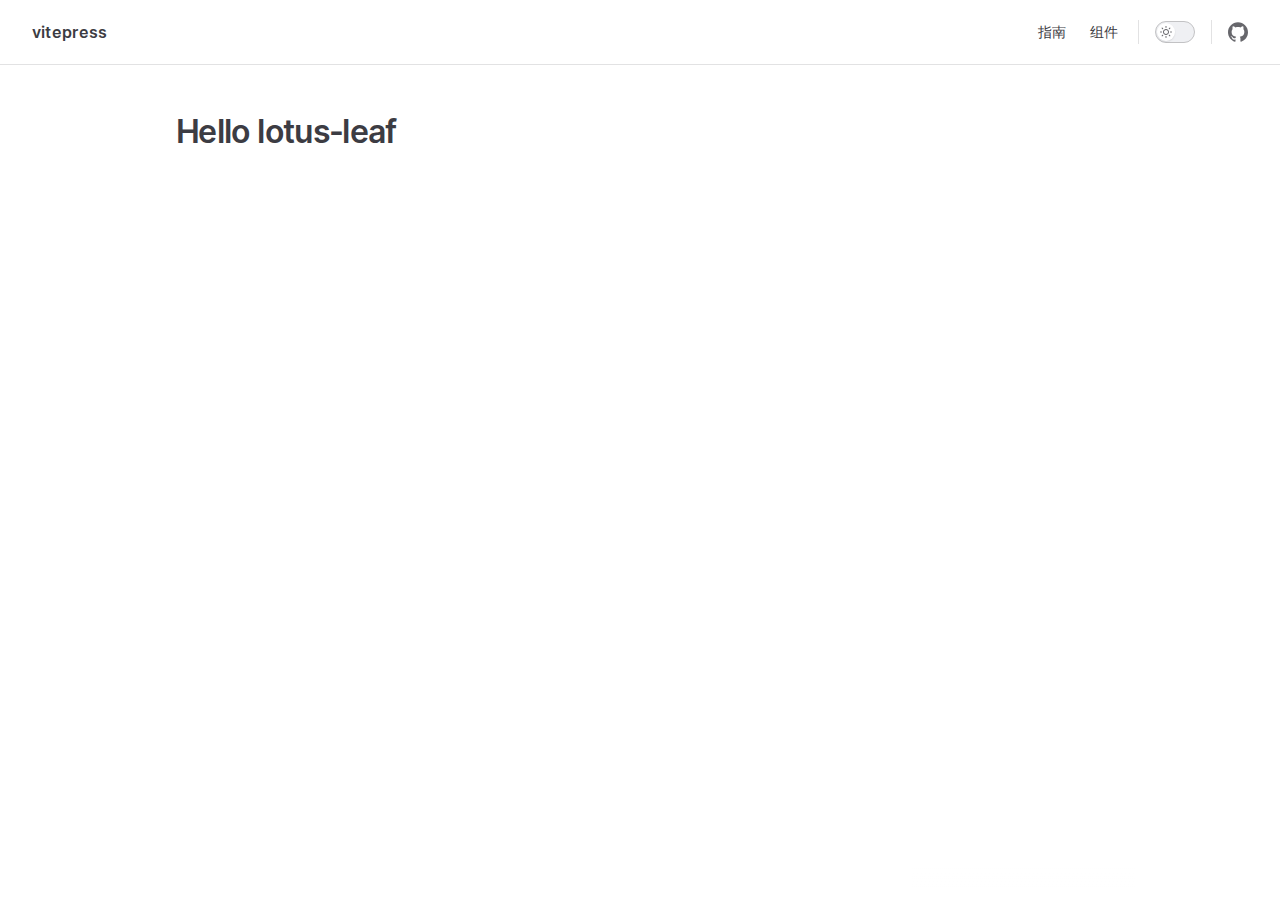
==== index.html @ 72a8ecd6 "feat: deploy" ====
<!DOCTYPE html>
<html lang="en-US" dir="ltr">
  <head>
    <meta charset="utf-8">
    <meta name="viewport" content="width=device-width,initial-scale=1">
    <title>Hello lotus-leaf | VitePress</title>
    <meta name="description" content="A VitePress site">
    <meta name="generator" content="VitePress v1.0.0-rc.39">
    <link rel="preload stylesheet" href="/assets/style.vdkvoCjQ.css" as="style">
    
    <script type="module" src="/assets/app.-3r2hDFS.js"></script>
    <link rel="preload" href="/assets/inter-roman-latin.bvIUbFQP.woff2" as="font" type="font/woff2" crossorigin="">
    <link rel="modulepreload" href="/assets/chunks/framework.L0kB-6h9.js">
    <link rel="modulepreload" href="/assets/chunks/theme.18n0qIhn.js">
    <link rel="modulepreload" href="/assets/index.md.vPhb79Nh.lean.js">
    <script id="check-dark-mode">(()=>{const e=localStorage.getItem("vitepress-theme-appearance")||"auto",a=window.matchMedia("(prefers-color-scheme: dark)").matches;(!e||e==="auto"?a:e==="dark")&&document.documentElement.classList.add("dark")})();</script>
    <script id="check-mac-os">document.documentElement.classList.toggle("mac",/Mac|iPhone|iPod|iPad/i.test(navigator.platform));</script>
  </head>
  <body>
    <div id="app"><div class="Layout" data-v-3f5a2567><!--[--><!--]--><!--[--><span tabindex="-1" data-v-82e3c273></span><a href="#VPContent" class="VPSkipLink visually-hidden" data-v-82e3c273> Skip to content </a><!--]--><!----><header class="VPNav" data-v-3f5a2567 data-v-370b6302><div class="VPNavBar" data-v-370b6302 data-v-b675b312><div class="wrapper" data-v-b675b312><div class="container" data-v-b675b312><div class="title" data-v-b675b312><div class="VPNavBarTitle" data-v-b675b312 data-v-eba5fbaa><a class="title" href="/" data-v-eba5fbaa><!--[--><!--]--><!----><!--[-->vitepress<!--]--><!--[--><!--]--></a></div></div><div class="content" data-v-b675b312><div class="content-body" data-v-b675b312><!--[--><!--]--><div class="VPNavBarSearch search" data-v-b675b312><!----></div><nav aria-labelledby="main-nav-aria-label" class="VPNavBarMenu menu" data-v-b675b312 data-v-0089e4ec><span id="main-nav-aria-label" class="visually-hidden" data-v-0089e4ec>Main Navigation</span><!--[--><!--[--><a class="VPLink link VPNavBarMenuLink" href="/guild/" tabindex="0" data-v-0089e4ec data-v-c74e4f37><!--[--><span data-v-c74e4f37>指南</span><!--]--></a><!--]--><!--[--><a class="VPLink link VPNavBarMenuLink" href="/components/button/" tabindex="0" data-v-0089e4ec data-v-c74e4f37><!--[--><span data-v-c74e4f37>组件</span><!--]--></a><!--]--><!--]--></nav><!----><div class="VPNavBarAppearance appearance" data-v-b675b312 data-v-67f9b3fa><button class="VPSwitch VPSwitchAppearance" type="button" role="switch" title="Switch to dark theme" aria-checked="false" data-v-67f9b3fa data-v-4946344e data-v-2069c1bf><span class="check" data-v-2069c1bf><span class="icon" data-v-2069c1bf><!--[--><svg xmlns="http://www.w3.org/2000/svg" aria-hidden="true" focusable="false" viewbox="0 0 24 24" class="sun" data-v-4946344e><path d="M12,18c-3.3,0-6-2.7-6-6s2.7-6,6-6s6,2.7,6,6S15.3,18,12,18zM12,8c-2.2,0-4,1.8-4,4c0,2.2,1.8,4,4,4c2.2,0,4-1.8,4-4C16,9.8,14.2,8,12,8z"></path><path d="M12,4c-0.6,0-1-0.4-1-1V1c0-0.6,0.4-1,1-1s1,0.4,1,1v2C13,3.6,12.6,4,12,4z"></path><path d="M12,24c-0.6,0-1-0.4-1-1v-2c0-0.6,0.4-1,1-1s1,0.4,1,1v2C13,23.6,12.6,24,12,24z"></path><path d="M5.6,6.6c-0.3,0-0.5-0.1-0.7-0.3L3.5,4.9c-0.4-0.4-0.4-1,0-1.4s1-0.4,1.4,0l1.4,1.4c0.4,0.4,0.4,1,0,1.4C6.2,6.5,5.9,6.6,5.6,6.6z"></path><path d="M19.8,20.8c-0.3,0-0.5-0.1-0.7-0.3l-1.4-1.4c-0.4-0.4-0.4-1,0-1.4s1-0.4,1.4,0l1.4,1.4c0.4,0.4,0.4,1,0,1.4C20.3,20.7,20,20.8,19.8,20.8z"></path><path d="M3,13H1c-0.6,0-1-0.4-1-1s0.4-1,1-1h2c0.6,0,1,0.4,1,1S3.6,13,3,13z"></path><path d="M23,13h-2c-0.6,0-1-0.4-1-1s0.4-1,1-1h2c0.6,0,1,0.4,1,1S23.6,13,23,13z"></path><path d="M4.2,20.8c-0.3,0-0.5-0.1-0.7-0.3c-0.4-0.4-0.4-1,0-1.4l1.4-1.4c0.4-0.4,1-0.4,1.4,0s0.4,1,0,1.4l-1.4,1.4C4.7,20.7,4.5,20.8,4.2,20.8z"></path><path d="M18.4,6.6c-0.3,0-0.5-0.1-0.7-0.3c-0.4-0.4-0.4-1,0-1.4l1.4-1.4c0.4-0.4,1-0.4,1.4,0s0.4,1,0,1.4l-1.4,1.4C18.9,6.5,18.6,6.6,18.4,6.6z"></path></svg><svg xmlns="http://www.w3.org/2000/svg" aria-hidden="true" focusable="false" viewbox="0 0 24 24" class="moon" data-v-4946344e><path d="M12.1,22c-0.3,0-0.6,0-0.9,0c-5.5-0.5-9.5-5.4-9-10.9c0.4-4.8,4.2-8.6,9-9c0.4,0,0.8,0.2,1,0.5c0.2,0.3,0.2,0.8-0.1,1.1c-2,2.7-1.4,6.4,1.3,8.4c2.1,1.6,5,1.6,7.1,0c0.3-0.2,0.7-0.3,1.1-0.1c0.3,0.2,0.5,0.6,0.5,1c-0.2,2.7-1.5,5.1-3.6,6.8C16.6,21.2,14.4,22,12.1,22zM9.3,4.4c-2.9,1-5,3.6-5.2,6.8c-0.4,4.4,2.8,8.3,7.2,8.7c2.1,0.2,4.2-0.4,5.8-1.8c1.1-0.9,1.9-2.1,2.4-3.4c-2.5,0.9-5.3,0.5-7.5-1.1C9.2,11.4,8.1,7.7,9.3,4.4z"></path></svg><!--]--></span></span></button></div><div class="VPSocialLinks VPNavBarSocialLinks social-links" data-v-b675b312 data-v-692ccafb data-v-31b69199><!--[--><a class="VPSocialLink no-icon" href="https://github.com/xixixi163/hl-monorepo-nx" aria-label="github" target="_blank" rel="noopener" data-v-31b69199 data-v-8e0fc667><svg role="img" viewBox="0 0 24 24" xmlns="http://www.w3.org/2000/svg"><title>GitHub</title><path d="M12 .297c-6.63 0-12 5.373-12 12 0 5.303 3.438 9.8 8.205 11.385.6.113.82-.258.82-.577 0-.285-.01-1.04-.015-2.04-3.338.724-4.042-1.61-4.042-1.61C4.422 18.07 3.633 17.7 3.633 17.7c-1.087-.744.084-.729.084-.729 1.205.084 1.838 1.236 1.838 1.236 1.07 1.835 2.809 1.305 3.495.998.108-.776.417-1.305.76-1.605-2.665-.3-5.466-1.332-5.466-5.93 0-1.31.465-2.38 1.235-3.22-.135-.303-.54-1.523.105-3.176 0 0 1.005-.322 3.3 1.23.96-.267 1.98-.399 3-.405 1.02.006 2.04.138 3 .405 2.28-1.552 3.285-1.23 3.285-1.23.645 1.653.24 2.873.12 3.176.765.84 1.23 1.91 1.23 3.22 0 4.61-2.805 5.625-5.475 5.92.42.36.81 1.096.81 2.22 0 1.606-.015 2.896-.015 3.286 0 .315.21.69.825.57C20.565 22.092 24 17.592 24 12.297c0-6.627-5.373-12-12-12"/></svg></a><!--]--></div><div class="VPFlyout VPNavBarExtra extra" data-v-b675b312 data-v-bb021b8c data-v-e331794f><button type="button" class="button" aria-haspopup="true" aria-expanded="false" aria-label="extra navigation" data-v-e331794f><svg xmlns="http://www.w3.org/2000/svg" aria-hidden="true" focusable="false" viewbox="0 0 24 24" class="icon" data-v-e331794f><circle cx="12" cy="12" r="2"></circle><circle cx="19" cy="12" r="2"></circle><circle cx="5" cy="12" r="2"></circle></svg></button><div class="menu" data-v-e331794f><div class="VPMenu" data-v-e331794f data-v-c6494b52><!----><!--[--><!--[--><!----><div class="group" data-v-bb021b8c><div class="item appearance" data-v-bb021b8c><p class="label" data-v-bb021b8c>Appearance</p><div class="appearance-action" data-v-bb021b8c><button class="VPSwitch VPSwitchAppearance" type="button" role="switch" title="Switch to dark theme" aria-checked="false" data-v-bb021b8c data-v-4946344e data-v-2069c1bf><span class="check" data-v-2069c1bf><span class="icon" data-v-2069c1bf><!--[--><svg xmlns="http://www.w3.org/2000/svg" aria-hidden="true" focusable="false" viewbox="0 0 24 24" class="sun" data-v-4946344e><path d="M12,18c-3.3,0-6-2.7-6-6s2.7-6,6-6s6,2.7,6,6S15.3,18,12,18zM12,8c-2.2,0-4,1.8-4,4c0,2.2,1.8,4,4,4c2.2,0,4-1.8,4-4C16,9.8,14.2,8,12,8z"></path><path d="M12,4c-0.6,0-1-0.4-1-1V1c0-0.6,0.4-1,1-1s1,0.4,1,1v2C13,3.6,12.6,4,12,4z"></path><path d="M12,24c-0.6,0-1-0.4-1-1v-2c0-0.6,0.4-1,1-1s1,0.4,1,1v2C13,23.6,12.6,24,12,24z"></path><path d="M5.6,6.6c-0.3,0-0.5-0.1-0.7-0.3L3.5,4.9c-0.4-0.4-0.4-1,0-1.4s1-0.4,1.4,0l1.4,1.4c0.4,0.4,0.4,1,0,1.4C6.2,6.5,5.9,6.6,5.6,6.6z"></path><path d="M19.8,20.8c-0.3,0-0.5-0.1-0.7-0.3l-1.4-1.4c-0.4-0.4-0.4-1,0-1.4s1-0.4,1.4,0l1.4,1.4c0.4,0.4,0.4,1,0,1.4C20.3,20.7,20,20.8,19.8,20.8z"></path><path d="M3,13H1c-0.6,0-1-0.4-1-1s0.4-1,1-1h2c0.6,0,1,0.4,1,1S3.6,13,3,13z"></path><path d="M23,13h-2c-0.6,0-1-0.4-1-1s0.4-1,1-1h2c0.6,0,1,0.4,1,1S23.6,13,23,13z"></path><path d="M4.2,20.8c-0.3,0-0.5-0.1-0.7-0.3c-0.4-0.4-0.4-1,0-1.4l1.4-1.4c0.4-0.4,1-0.4,1.4,0s0.4,1,0,1.4l-1.4,1.4C4.7,20.7,4.5,20.8,4.2,20.8z"></path><path d="M18.4,6.6c-0.3,0-0.5-0.1-0.7-0.3c-0.4-0.4-0.4-1,0-1.4l1.4-1.4c0.4-0.4,1-0.4,1.4,0s0.4,1,0,1.4l-1.4,1.4C18.9,6.5,18.6,6.6,18.4,6.6z"></path></svg><svg xmlns="http://www.w3.org/2000/svg" aria-hidden="true" focusable="false" viewbox="0 0 24 24" class="moon" data-v-4946344e><path d="M12.1,22c-0.3,0-0.6,0-0.9,0c-5.5-0.5-9.5-5.4-9-10.9c0.4-4.8,4.2-8.6,9-9c0.4,0,0.8,0.2,1,0.5c0.2,0.3,0.2,0.8-0.1,1.1c-2,2.7-1.4,6.4,1.3,8.4c2.1,1.6,5,1.6,7.1,0c0.3-0.2,0.7-0.3,1.1-0.1c0.3,0.2,0.5,0.6,0.5,1c-0.2,2.7-1.5,5.1-3.6,6.8C16.6,21.2,14.4,22,12.1,22zM9.3,4.4c-2.9,1-5,3.6-5.2,6.8c-0.4,4.4,2.8,8.3,7.2,8.7c2.1,0.2,4.2-0.4,5.8-1.8c1.1-0.9,1.9-2.1,2.4-3.4c-2.5,0.9-5.3,0.5-7.5-1.1C9.2,11.4,8.1,7.7,9.3,4.4z"></path></svg><!--]--></span></span></button></div></div></div><div class="group" data-v-bb021b8c><div class="item social-links" data-v-bb021b8c><div class="VPSocialLinks social-links-list" data-v-bb021b8c data-v-31b69199><!--[--><a class="VPSocialLink no-icon" href="https://github.com/xixixi163/hl-monorepo-nx" aria-label="github" target="_blank" rel="noopener" data-v-31b69199 data-v-8e0fc667><svg role="img" viewBox="0 0 24 24" xmlns="http://www.w3.org/2000/svg"><title>GitHub</title><path d="M12 .297c-6.63 0-12 5.373-12 12 0 5.303 3.438 9.8 8.205 11.385.6.113.82-.258.82-.577 0-.285-.01-1.04-.015-2.04-3.338.724-4.042-1.61-4.042-1.61C4.422 18.07 3.633 17.7 3.633 17.7c-1.087-.744.084-.729.084-.729 1.205.084 1.838 1.236 1.838 1.236 1.07 1.835 2.809 1.305 3.495.998.108-.776.417-1.305.76-1.605-2.665-.3-5.466-1.332-5.466-5.93 0-1.31.465-2.38 1.235-3.22-.135-.303-.54-1.523.105-3.176 0 0 1.005-.322 3.3 1.23.96-.267 1.98-.399 3-.405 1.02.006 2.04.138 3 .405 2.28-1.552 3.285-1.23 3.285-1.23.645 1.653.24 2.873.12 3.176.765.84 1.23 1.91 1.23 3.22 0 4.61-2.805 5.625-5.475 5.92.42.36.81 1.096.81 2.22 0 1.606-.015 2.896-.015 3.286 0 .315.21.69.825.57C20.565 22.092 24 17.592 24 12.297c0-6.627-5.373-12-12-12"/></svg></a><!--]--></div></div></div><!--]--><!--]--></div></div></div><!--[--><!--]--><button type="button" class="VPNavBarHamburger hamburger" aria-label="mobile navigation" aria-expanded="false" aria-controls="VPNavScreen" data-v-b675b312 data-v-b0473482><span class="container" data-v-b0473482><span class="top" data-v-b0473482></span><span class="middle" data-v-b0473482></span><span class="bottom" data-v-b0473482></span></span></button></div></div></div></div><div class="divider" data-v-b675b312><div class="divider-line" data-v-b675b312></div></div></div><!----></header><div class="VPLocalNav empty fixed" data-v-3f5a2567 data-v-3b9024e1><div class="container" data-v-3b9024e1><!----><div class="VPLocalNavOutlineDropdown" style="--vp-vh:0px;" data-v-3b9024e1 data-v-bbc62f14><button data-v-bbc62f14>Return to top</button><!----></div></div></div><!----><div class="VPContent" id="VPContent" data-v-3f5a2567 data-v-6b74e73a><div class="VPDoc has-aside" data-v-6b74e73a data-v-0148faf2><!--[--><!--]--><div class="container" data-v-0148faf2><div class="aside" data-v-0148faf2><div class="aside-curtain" data-v-0148faf2></div><div class="aside-container" data-v-0148faf2><div class="aside-content" data-v-0148faf2><div class="VPDocAside" data-v-0148faf2 data-v-73a419fb><!--[--><!--]--><!--[--><!--]--><div class="VPDocAsideOutline" role="navigation" data-v-73a419fb data-v-3c6728d2><div class="content" data-v-3c6728d2><div class="outline-marker" data-v-3c6728d2></div><div class="outline-title" role="heading" aria-level="2" data-v-3c6728d2>On this page</div><nav aria-labelledby="doc-outline-aria-label" data-v-3c6728d2><span class="visually-hidden" id="doc-outline-aria-label" data-v-3c6728d2> Table of Contents for current page </span><ul class="VPDocOutlineItem root" data-v-3c6728d2 data-v-07299837><!--[--><!--]--></ul></nav></div></div><!--[--><!--]--><div class="spacer" data-v-73a419fb></div><!--[--><!--]--><!----><!--[--><!--]--><!--[--><!--]--></div></div></div></div><div class="content" data-v-0148faf2><div class="content-container" data-v-0148faf2><!--[--><!--]--><main class="main" data-v-0148faf2><div style="position:relative;" class="vp-doc _" data-v-0148faf2><div><h1 id="hello-lotus-leaf" tabindex="-1">Hello lotus-leaf <a class="header-anchor" href="#hello-lotus-leaf" aria-label="Permalink to &quot;Hello lotus-leaf&quot;">​</a></h1></div></div></main><footer class="VPDocFooter" data-v-0148faf2 data-v-1e8dd425><!--[--><!--]--><!----><!----></footer><!--[--><!--]--></div></div></div><!--[--><!--]--></div></div><!----><!--[--><!--]--></div></div>
    <script>window.__VP_HASH_MAP__=JSON.parse("{\"guild_index.md\":\"FmHI7KDm\",\"components_button_index.md\":\"lowKXSS3\",\"guild_quickstart_index.md\":\"P9g_2D80\",\"index.md\":\"vPhb79Nh\",\"guild_installation_index.md\":\"LDmuExAy\"}");window.__VP_SITE_DATA__=JSON.parse("{\"lang\":\"en-US\",\"dir\":\"ltr\",\"title\":\"VitePress\",\"description\":\"A VitePress site\",\"base\":\"/\",\"head\":[],\"router\":{\"prefetchLinks\":true},\"appearance\":true,\"themeConfig\":{\"base\":\"/lotus-leaf-docs/\",\"siteTitle\":\"vitepress\",\"nav\":[{\"text\":\"指南\",\"link\":\"/guild/\"},{\"text\":\"组件\",\"link\":\"/components/button/\"}],\"sidebar\":{\"/guild/\":[{\"text\":\"基础\",\"items\":[{\"text\":\"安装\",\"link\":\"/guild/installation/\"},{\"text\":\"快速开始\",\"link\":\"/guild/quickstart/\"}]},{\"text\":\"进阶\",\"items\":[{\"text\":\"xx\",\"link\":\"/xx\"}]}],\"/components/\":[{\"text\":\"基础组件\",\"items\":[{\"text\":\"Button\",\"link\":\"/components/button/\"}]}]},\"socialLinks\":[{\"icon\":\"github\",\"link\":\"https://github.com/xixixi163/hl-monorepo-nx\"}]},\"locales\":{},\"scrollOffset\":134,\"cleanUrls\":false}");</script>
    
  </body>
</html>
---- assets/style.vdkvoCjQ.css ----
@font-face{font-family:Inter var;font-weight:100 900;font-display:swap;font-style:normal;font-named-instance:"Regular";src:url(/assets/inter-roman-cyrillic.jIZ9REo5.woff2) format("woff2");unicode-range:U+0301,U+0400-045F,U+0490-0491,U+04B0-04B1,U+2116}@font-face{font-family:Inter var;font-weight:100 900;font-display:swap;font-style:normal;font-named-instance:"Regular";src:url(/assets/inter-roman-cyrillic-ext.8T9wMG5w.woff2) format("woff2");unicode-range:U+0460-052F,U+1C80-1C88,U+20B4,U+2DE0-2DFF,U+A640-A69F,U+FE2E-FE2F}@font-face{font-family:Inter var;font-weight:100 900;font-display:swap;font-style:normal;font-named-instance:"Regular";src:url(/assets/inter-roman-greek.Cb5wWeGA.woff2) format("woff2");unicode-range:U+0370-03FF}@font-face{font-family:Inter var;font-weight:100 900;font-display:swap;font-style:normal;font-named-instance:"Regular";src:url(/assets/inter-roman-greek-ext.9JiNzaSO.woff2) format("woff2");unicode-range:U+1F00-1FFF}@font-face{font-family:Inter var;font-weight:100 900;font-display:swap;font-style:normal;font-named-instance:"Regular";src:url(/assets/inter-roman-latin.bvIUbFQP.woff2) format("woff2");unicode-range:U+0000-00FF,U+0131,U+0152-0153,U+02BB-02BC,U+02C6,U+02DA,U+02DC,U+2000-206F,U+2074,U+20AC,U+2122,U+2191,U+2193,U+2212,U+2215,U+FEFF,U+FFFD}@font-face{font-family:Inter var;font-weight:100 900;font-display:swap;font-style:normal;font-named-instance:"Regular";src:url(/assets/inter-roman-latin-ext.GZWE-KO4.woff2) format("woff2");unicode-range:U+0100-024F,U+0259,U+1E00-1EFF,U+2020,U+20A0-20AB,U+20AD-20CF,U+2113,U+2C60-2C7F,U+A720-A7FF}@font-face{font-family:Inter var;font-weight:100 900;font-display:swap;font-style:normal;font-named-instance:"Regular";src:url(/assets/inter-roman-vietnamese.paY3CzEB.woff2) format("woff2");unicode-range:U+0102-0103,U+0110-0111,U+0128-0129,U+0168-0169,U+01A0-01A1,U+01AF-01B0,U+1EA0-1EF9,U+20AB}@font-face{font-family:Inter var;font-weight:100 900;font-display:swap;font-style:italic;font-named-instance:"Italic";src:url(/assets/inter-italic-cyrillic.-nLMcIwj.woff2) format("woff2");unicode-range:U+0301,U+0400-045F,U+0490-0491,U+04B0-04B1,U+2116}@font-face{font-family:Inter var;font-weight:100 900;font-display:swap;font-style:italic;font-named-instance:"Italic";src:url(/assets/inter-italic-cyrillic-ext.OVycGSDq.woff2) format("woff2");unicode-range:U+0460-052F,U+1C80-1C88,U+20B4,U+2DE0-2DFF,U+A640-A69F,U+FE2E-FE2F}@font-face{font-family:Inter var;font-weight:100 900;font-display:swap;font-style:italic;font-named-instance:"Italic";src:url(/assets/inter-italic-greek.PSfer2Kc.woff2) format("woff2");unicode-range:U+0370-03FF}@font-face{font-family:Inter var;font-weight:100 900;font-display:swap;font-style:italic;font-named-instance:"Italic";src:url(/assets/inter-italic-greek-ext.hznxWNZO.woff2) format("woff2");unicode-range:U+1F00-1FFF}@font-face{font-family:Inter var;font-weight:100 900;font-display:swap;font-style:italic;font-named-instance:"Italic";src:url(/assets/inter-italic-latin.27E69YJn.woff2) format("woff2");unicode-range:U+0000-00FF,U+0131,U+0152-0153,U+02BB-02BC,U+02C6,U+02DA,U+02DC,U+2000-206F,U+2074,U+20AC,U+2122,U+2191,U+2193,U+2212,U+2215,U+FEFF,U+FFFD}@font-face{font-family:Inter var;font-weight:100 900;font-display:swap;font-style:italic;font-named-instance:"Italic";src:url(/assets/inter-italic-latin-ext.RnFly65-.woff2) format("woff2");unicode-range:U+0100-024F,U+0259,U+1E00-1EFF,U+2020,U+20A0-20AB,U+20AD-20CF,U+2113,U+2C60-2C7F,U+A720-A7FF}@font-face{font-family:Inter var;font-weight:100 900;font-display:swap;font-style:italic;font-named-instance:"Italic";src:url(/assets/inter-italic-vietnamese.xzQHe1q1.woff2) format("woff2");unicode-range:U+0102-0103,U+0110-0111,U+0128-0129,U+0168-0169,U+01A0-01A1,U+01AF-01B0,U+1EA0-1EF9,U+20AB}@font-face{font-family:Chinese Quotes;src:local("PingFang SC Regular"),local("PingFang SC"),local("SimHei"),local("Source Han Sans SC");unicode-range:U+2018,U+2019,U+201C,U+201D}:root{--vp-c-white: #ffffff;--vp-c-black: #000000;--vp-c-neutral: var(--vp-c-black);--vp-c-neutral-inverse: var(--vp-c-white)}.dark{--vp-c-neutral: var(--vp-c-white);--vp-c-neutral-inverse: var(--vp-c-black)}:root{--vp-c-gray-1: #dddde3;--vp-c-gray-2: #e4e4e9;--vp-c-gray-3: #ebebef;--vp-c-gray-soft: rgba(142, 150, 170, .14);--vp-c-indigo-1: #3451b2;--vp-c-indigo-2: #3a5ccc;--vp-c-indigo-3: #5672cd;--vp-c-indigo-soft: rgba(100, 108, 255, .14);--vp-c-green-1: #18794e;--vp-c-green-2: #299764;--vp-c-green-3: #30a46c;--vp-c-green-soft: rgba(16, 185, 129, .14);--vp-c-yellow-1: #915930;--vp-c-yellow-2: #946300;--vp-c-yellow-3: #9f6a00;--vp-c-yellow-soft: rgba(234, 179, 8, .14);--vp-c-red-1: #b8272c;--vp-c-red-2: #d5393e;--vp-c-red-3: #e0575b;--vp-c-red-soft: rgba(244, 63, 94, .14);--vp-c-sponsor: #db2777}.dark{--vp-c-gray-1: #515c67;--vp-c-gray-2: #414853;--vp-c-gray-3: #32363f;--vp-c-gray-soft: rgba(101, 117, 133, .16);--vp-c-indigo-1: #a8b1ff;--vp-c-indigo-2: #5c73e7;--vp-c-indigo-3: #3e63dd;--vp-c-indigo-soft: rgba(100, 108, 255, .16);--vp-c-green-1: #3dd68c;--vp-c-green-2: #30a46c;--vp-c-green-3: #298459;--vp-c-green-soft: rgba(16, 185, 129, .16);--vp-c-yellow-1: #f9b44e;--vp-c-yellow-2: #da8b17;--vp-c-yellow-3: #a46a0a;--vp-c-yellow-soft: rgba(234, 179, 8, .16);--vp-c-red-1: #f66f81;--vp-c-red-2: #f14158;--vp-c-red-3: #b62a3c;--vp-c-red-soft: rgba(244, 63, 94, .16)}:root{--vp-c-bg: #ffffff;--vp-c-bg-alt: #f6f6f7;--vp-c-bg-elv: #ffffff;--vp-c-bg-soft: #f6f6f7}.dark{--vp-c-bg: #1b1b1f;--vp-c-bg-alt: #161618;--vp-c-bg-elv: #202127;--vp-c-bg-soft: #202127}:root{--vp-c-border: #c2c2c4;--vp-c-divider: #e2e2e3;--vp-c-gutter: #e2e2e3}.dark{--vp-c-border: #3c3f44;--vp-c-divider: #2e2e32;--vp-c-gutter: #000000}:root{--vp-c-text-1: rgba(60, 60, 67);--vp-c-text-2: rgba(60, 60, 67, .78);--vp-c-text-3: rgba(60, 60, 67, .56)}.dark{--vp-c-text-1: rgba(255, 255, 245, .86);--vp-c-text-2: rgba(235, 235, 245, .6);--vp-c-text-3: rgba(235, 235, 245, .38)}:root{--vp-c-default-1: var(--vp-c-gray-1);--vp-c-default-2: var(--vp-c-gray-2);--vp-c-default-3: var(--vp-c-gray-3);--vp-c-default-soft: var(--vp-c-gray-soft);--vp-c-brand-1: var(--vp-c-indigo-1);--vp-c-brand-2: var(--vp-c-indigo-2);--vp-c-brand-3: var(--vp-c-indigo-3);--vp-c-brand-soft: var(--vp-c-indigo-soft);--vp-c-brand: var(--vp-c-brand-1);--vp-c-tip-1: var(--vp-c-brand-1);--vp-c-tip-2: var(--vp-c-brand-2);--vp-c-tip-3: var(--vp-c-brand-3);--vp-c-tip-soft: var(--vp-c-brand-soft);--vp-c-success-1: var(--vp-c-green-1);--vp-c-success-2: var(--vp-c-green-2);--vp-c-success-3: var(--vp-c-green-3);--vp-c-success-soft: var(--vp-c-green-soft);--vp-c-warning-1: var(--vp-c-yellow-1);--vp-c-warning-2: var(--vp-c-yellow-2);--vp-c-warning-3: var(--vp-c-yellow-3);--vp-c-warning-soft: var(--vp-c-yellow-soft);--vp-c-danger-1: var(--vp-c-red-1);--vp-c-danger-2: var(--vp-c-red-2);--vp-c-danger-3: var(--vp-c-red-3);--vp-c-danger-soft: var(--vp-c-red-soft)}:root{--vp-font-family-base: "Chinese Quotes", "Inter var", "Inter", ui-sans-serif, system-ui, -apple-system, BlinkMacSystemFont, "Segoe UI", Roboto, "Helvetica Neue", Helvetica, Arial, "Noto Sans", sans-serif, "Apple Color Emoji", "Segoe UI Emoji", "Segoe UI Symbol", "Noto Color Emoji";--vp-font-family-mono: ui-monospace, SFMono-Regular, "SF Mono", Menlo, Monaco, Consolas, "Liberation Mono", "Courier New", monospace}:root{--vp-shadow-1: 0 1px 2px rgba(0, 0, 0, .04), 0 1px 2px rgba(0, 0, 0, .06);--vp-shadow-2: 0 3px 12px rgba(0, 0, 0, .07), 0 1px 4px rgba(0, 0, 0, .07);--vp-shadow-3: 0 12px 32px rgba(0, 0, 0, .1), 0 2px 6px rgba(0, 0, 0, .08);--vp-shadow-4: 0 14px 44px rgba(0, 0, 0, .12), 0 3px 9px rgba(0, 0, 0, .12);--vp-shadow-5: 0 18px 56px rgba(0, 0, 0, .16), 0 4px 12px rgba(0, 0, 0, .16)}:root{--vp-z-index-footer: 10;--vp-z-index-local-nav: 20;--vp-z-index-nav: 30;--vp-z-index-layout-top: 40;--vp-z-index-backdrop: 50;--vp-z-index-sidebar: 60}@media (min-width: 960px){:root{--vp-z-index-sidebar: 25}}:root{--vp-icon-copy: url("data:image/svg+xml,%3Csvg xmlns='http://www.w3.org/2000/svg' fill='none' height='20' width='20' stroke='rgba(128,128,128,1)' stroke-width='2' viewBox='0 0 24 24'%3E%3Cpath stroke-linecap='round' stroke-linejoin='round' d='M9 5H7a2 2 0 0 0-2 2v12a2 2 0 0 0 2 2h10a2 2 0 0 0 2-2V7a2 2 0 0 0-2-2h-2M9 5a2 2 0 0 0 2 2h2a2 2 0 0 0 2-2M9 5a2 2 0 0 1 2-2h2a2 2 0 0 1 2 2'/%3E%3C/svg%3E");--vp-icon-copied: url("data:image/svg+xml,%3Csvg xmlns='http://www.w3.org/2000/svg' fill='none' height='20' width='20' stroke='rgba(128,128,128,1)' stroke-width='2' viewBox='0 0 24 24'%3E%3Cpath stroke-linecap='round' stroke-linejoin='round' d='M9 5H7a2 2 0 0 0-2 2v12a2 2 0 0 0 2 2h10a2 2 0 0 0 2-2V7a2 2 0 0 0-2-2h-2M9 5a2 2 0 0 0 2 2h2a2 2 0 0 0 2-2M9 5a2 2 0 0 1 2-2h2a2 2 0 0 1 2 2m-6 9 2 2 4-4'/%3E%3C/svg%3E")}:root{--vp-layout-max-width: 1440px}:root{--vp-header-anchor-symbol: "#"}:root{--vp-code-line-height: 1.7;--vp-code-font-size: .875em;--vp-code-color: var(--vp-c-brand-1);--vp-code-link-color: var(--vp-c-brand-1);--vp-code-link-hover-color: var(--vp-c-brand-2);--vp-code-bg: var(--vp-c-default-soft);--vp-code-block-color: var(--vp-c-text-2);--vp-code-block-bg: var(--vp-c-bg-alt);--vp-code-block-divider-color: var(--vp-c-gutter);--vp-code-lang-color: var(--vp-c-text-3);--vp-code-line-highlight-color: var(--vp-c-default-soft);--vp-code-line-number-color: var(--vp-c-text-3);--vp-code-line-diff-add-color: var(--vp-c-success-soft);--vp-code-line-diff-add-symbol-color: var(--vp-c-success-1);--vp-code-line-diff-remove-color: var(--vp-c-danger-soft);--vp-code-line-diff-remove-symbol-color: var(--vp-c-danger-1);--vp-code-line-warning-color: var(--vp-c-warning-soft);--vp-code-line-error-color: var(--vp-c-danger-soft);--vp-code-copy-code-border-color: var(--vp-c-divider);--vp-code-copy-code-bg: var(--vp-c-bg-soft);--vp-code-copy-code-hover-border-color: var(--vp-c-divider);--vp-code-copy-code-hover-bg: var(--vp-c-bg);--vp-code-copy-code-active-text: var(--vp-c-text-2);--vp-code-copy-copied-text-content: "Copied";--vp-code-tab-divider: var(--vp-code-block-divider-color);--vp-code-tab-text-color: var(--vp-c-text-2);--vp-code-tab-bg: var(--vp-code-block-bg);--vp-code-tab-hover-text-color: var(--vp-c-text-1);--vp-code-tab-active-text-color: var(--vp-c-text-1);--vp-code-tab-active-bar-color: var(--vp-c-brand-1)}:root{--vp-button-brand-border: transparent;--vp-button-brand-text: var(--vp-c-white);--vp-button-brand-bg: var(--vp-c-brand-3);--vp-button-brand-hover-border: transparent;--vp-button-brand-hover-text: var(--vp-c-white);--vp-button-brand-hover-bg: var(--vp-c-brand-2);--vp-button-brand-active-border: transparent;--vp-button-brand-active-text: var(--vp-c-white);--vp-button-brand-active-bg: var(--vp-c-brand-1);--vp-button-alt-border: transparent;--vp-button-alt-text: var(--vp-c-text-1);--vp-button-alt-bg: var(--vp-c-default-3);--vp-button-alt-hover-border: transparent;--vp-button-alt-hover-text: var(--vp-c-text-1);--vp-button-alt-hover-bg: var(--vp-c-default-2);--vp-button-alt-active-border: transparent;--vp-button-alt-active-text: var(--vp-c-text-1);--vp-button-alt-active-bg: var(--vp-c-default-1);--vp-button-sponsor-border: var(--vp-c-text-2);--vp-button-sponsor-text: var(--vp-c-text-2);--vp-button-sponsor-bg: transparent;--vp-button-sponsor-hover-border: var(--vp-c-sponsor);--vp-button-sponsor-hover-text: var(--vp-c-sponsor);--vp-button-sponsor-hover-bg: transparent;--vp-button-sponsor-active-border: var(--vp-c-sponsor);--vp-button-sponsor-active-text: var(--vp-c-sponsor);--vp-button-sponsor-active-bg: transparent}:root{--vp-custom-block-font-size: 14px;--vp-custom-block-code-font-size: 13px;--vp-custom-block-info-border: transparent;--vp-custom-block-info-text: var(--vp-c-text-1);--vp-custom-block-info-bg: var(--vp-c-default-soft);--vp-custom-block-info-code-bg: var(--vp-c-default-soft);--vp-custom-block-tip-border: transparent;--vp-custom-block-tip-text: var(--vp-c-text-1);--vp-custom-block-tip-bg: var(--vp-c-tip-soft);--vp-custom-block-tip-code-bg: var(--vp-c-tip-soft);--vp-custom-block-warning-border: transparent;--vp-custom-block-warning-text: var(--vp-c-text-1);--vp-custom-block-warning-bg: var(--vp-c-warning-soft);--vp-custom-block-warning-code-bg: var(--vp-c-warning-soft);--vp-custom-block-danger-border: transparent;--vp-custom-block-danger-text: var(--vp-c-text-1);--vp-custom-block-danger-bg: var(--vp-c-danger-soft);--vp-custom-block-danger-code-bg: var(--vp-c-danger-soft);--vp-custom-block-details-border: var(--vp-custom-block-info-border);--vp-custom-block-details-text: var(--vp-custom-block-info-text);--vp-custom-block-details-bg: var(--vp-custom-block-info-bg);--vp-custom-block-details-code-bg: var(--vp-custom-block-info-code-bg)}:root{--vp-input-border-color: var(--vp-c-border);--vp-input-bg-color: var(--vp-c-bg-alt);--vp-input-switch-bg-color: var(--vp-c-default-soft)}:root{--vp-nav-height: 64px;--vp-nav-bg-color: var(--vp-c-bg);--vp-nav-screen-bg-color: var(--vp-c-bg);--vp-nav-logo-height: 24px}.hide-nav{--vp-nav-height: 0px}.hide-nav .VPSidebar{--vp-nav-height: 22px}:root{--vp-local-nav-bg-color: var(--vp-c-bg)}:root{--vp-sidebar-width: 272px;--vp-sidebar-bg-color: var(--vp-c-bg-alt)}:root{--vp-backdrop-bg-color: rgba(0, 0, 0, .6)}:root{--vp-home-hero-name-color: var(--vp-c-brand-1);--vp-home-hero-name-background: transparent;--vp-home-hero-image-background-image: none;--vp-home-hero-image-filter: none}:root{--vp-badge-info-border: transparent;--vp-badge-info-text: var(--vp-c-text-2);--vp-badge-info-bg: var(--vp-c-default-soft);--vp-badge-tip-border: transparent;--vp-badge-tip-text: var(--vp-c-tip-1);--vp-badge-tip-bg: var(--vp-c-tip-soft);--vp-badge-warning-border: transparent;--vp-badge-warning-text: var(--vp-c-warning-1);--vp-badge-warning-bg: var(--vp-c-warning-soft);--vp-badge-danger-border: transparent;--vp-badge-danger-text: var(--vp-c-danger-1);--vp-badge-danger-bg: var(--vp-c-danger-soft)}:root{--vp-carbon-ads-text-color: var(--vp-c-text-1);--vp-carbon-ads-poweredby-color: var(--vp-c-text-2);--vp-carbon-ads-bg-color: var(--vp-c-bg-soft);--vp-carbon-ads-hover-text-color: var(--vp-c-brand-1);--vp-carbon-ads-hover-poweredby-color: var(--vp-c-text-1)}:root{--vp-local-search-bg: var(--vp-c-bg);--vp-local-search-result-bg: var(--vp-c-bg);--vp-local-search-result-border: var(--vp-c-divider);--vp-local-search-result-selected-bg: var(--vp-c-bg);--vp-local-search-result-selected-border: var(--vp-c-brand-1);--vp-local-search-highlight-bg: var(--vp-c-brand-1);--vp-local-search-highlight-text: var(--vp-c-neutral-inverse)}@media (prefers-reduced-motion: reduce){*,:before,:after{animation-delay:-1ms!important;animation-duration:1ms!important;animation-iteration-count:1!important;background-attachment:initial!important;scroll-behavior:auto!important;transition-duration:0s!important;transition-delay:0s!important}}*,:before,:after{box-sizing:border-box}html{line-height:1.4;font-size:16px;-webkit-text-size-adjust:100%}html.dark{color-scheme:dark}body{margin:0;width:100%;min-width:320px;min-height:100vh;line-height:24px;font-family:var(--vp-font-family-base);font-size:16px;font-weight:400;color:var(--vp-c-text-1);background-color:var(--vp-c-bg);font-synthesis:style;text-rendering:optimizeLegibility;-webkit-font-smoothing:antialiased;-moz-osx-font-smoothing:grayscale}main{display:block}h1,h2,h3,h4,h5,h6{margin:0;line-height:24px;font-size:16px;font-weight:400}p{margin:0}strong,b{font-weight:600}a,area,button,[role=button],input,label,select,summary,textarea{touch-action:manipulation}a{color:inherit;text-decoration:inherit}ol,ul{list-style:none;margin:0;padding:0}blockquote{margin:0}pre,code,kbd,samp{font-family:var(--vp-font-family-mono)}img,svg,video,canvas,audio,iframe,embed,object{display:block}figure{margin:0}img,video{max-width:100%;height:auto}button,input,optgroup,select,textarea{border:0;padding:0;line-height:inherit;color:inherit}button{padding:0;font-family:inherit;background-color:transparent;background-image:none}button:enabled,[role=button]:enabled{cursor:pointer}button:focus,button:focus-visible{outline:1px dotted;outline:4px auto -webkit-focus-ring-color}button:focus:not(:focus-visible){outline:none!important}input:focus,textarea:focus,select:focus{outline:none}table{border-collapse:collapse}input{background-color:transparent}input:-ms-input-placeholder,textarea:-ms-input-placeholder{color:var(--vp-c-text-3)}input::-ms-input-placeholder,textarea::-ms-input-placeholder{color:var(--vp-c-text-3)}input::placeholder,textarea::placeholder{color:var(--vp-c-text-3)}input::-webkit-outer-spin-button,input::-webkit-inner-spin-button{-webkit-appearance:none;margin:0}input[type=number]{-moz-appearance:textfield}textarea{resize:vertical}select{-webkit-appearance:none}fieldset{margin:0;padding:0}h1,h2,h3,h4,h5,h6,li,p{overflow-wrap:break-word}vite-error-overlay{z-index:9999}mjx-container{display:inline-block;margin:auto 2px -2px}mjx-container>svg{margin:auto}.visually-hidden{position:absolute;width:1px;height:1px;white-space:nowrap;clip:rect(0 0 0 0);clip-path:inset(50%);overflow:hidden}.custom-block{border:1px solid transparent;border-radius:8px;padding:16px 16px 8px;line-height:24px;font-size:var(--vp-custom-block-font-size);color:var(--vp-c-text-2)}.custom-block.info{border-color:var(--vp-custom-block-info-border);color:var(--vp-custom-block-info-text);background-color:var(--vp-custom-block-info-bg)}.custom-block.info a,.custom-block.info code{color:var(--vp-c-brand-1)}.custom-block.info a:hover{color:var(--vp-c-brand-2)}.custom-block.info code{background-color:var(--vp-custom-block-info-code-bg)}.custom-block.tip{border-color:var(--vp-custom-block-tip-border);color:var(--vp-custom-block-tip-text);background-color:var(--vp-custom-block-tip-bg)}.custom-block.tip a,.custom-block.tip code{color:var(--vp-c-tip-1)}.custom-block.tip a:hover{color:var(--vp-c-tip-2)}.custom-block.tip code{background-color:var(--vp-custom-block-tip-code-bg)}.custom-block.warning{border-color:var(--vp-custom-block-warning-border);color:var(--vp-custom-block-warning-text);background-color:var(--vp-custom-block-warning-bg)}.custom-block.warning a,.custom-block.warning code{color:var(--vp-c-warning-1)}.custom-block.warning a:hover{color:var(--vp-c-warning-2)}.custom-block.warning code{background-color:var(--vp-custom-block-warning-code-bg)}.custom-block.danger{border-color:var(--vp-custom-block-danger-border);color:var(--vp-custom-block-danger-text);background-color:var(--vp-custom-block-danger-bg)}.custom-block.danger a,.custom-block.danger code{color:var(--vp-c-danger-1)}.custom-block.danger a:hover{color:var(--vp-c-danger-2)}.custom-block.danger code{background-color:var(--vp-custom-block-danger-code-bg)}.custom-block.details{border-color:var(--vp-custom-block-details-border);color:var(--vp-custom-block-details-text);background-color:var(--vp-custom-block-details-bg)}.custom-block.details a{color:var(--vp-c-brand-1)}.custom-block.details a:hover{color:var(--vp-c-brand-2)}.custom-block.details code{background-color:var(--vp-custom-block-details-code-bg)}.custom-block-title{font-weight:600}.custom-block p+p{margin:8px 0}.custom-block.details summary{margin:0 0 8px;font-weight:700;cursor:pointer}.custom-block.details summary+p{margin:8px 0}.custom-block a{color:inherit;font-weight:600;text-decoration:underline;text-underline-offset:2px;transition:opacity .25s}.custom-block a:hover{opacity:.75}.custom-block code{font-size:var(--vp-custom-block-code-font-size)}.custom-block.custom-block th,.custom-block.custom-block blockquote>p{font-size:var(--vp-custom-block-font-size);color:inherit}.dark .vp-code span{color:var(--shiki-dark, inherit)}html:not(.dark) .vp-code span{color:var(--shiki-light, inherit)}.vp-code-group{margin-top:16px}.vp-code-group .tabs{position:relative;display:flex;margin-right:-24px;margin-left:-24px;padding:0 12px;background-color:var(--vp-code-tab-bg);overflow-x:auto;overflow-y:hidden;box-shadow:inset 0 -1px var(--vp-code-tab-divider)}@media (min-width: 640px){.vp-code-group .tabs{margin-right:0;margin-left:0;border-radius:8px 8px 0 0}}.vp-code-group .tabs input{position:fixed;opacity:0;pointer-events:none}.vp-code-group .tabs label{position:relative;display:inline-block;border-bottom:1px solid transparent;padding:0 12px;line-height:48px;font-size:14px;font-weight:500;color:var(--vp-code-tab-text-color);white-space:nowrap;cursor:pointer;transition:color .25s}.vp-code-group .tabs label:after{position:absolute;right:8px;bottom:-1px;left:8px;z-index:1;height:2px;border-radius:2px;content:"";background-color:transparent;transition:background-color .25s}.vp-code-group label:hover{color:var(--vp-code-tab-hover-text-color)}.vp-code-group input:checked+label{color:var(--vp-code-tab-active-text-color)}.vp-code-group input:checked+label:after{background-color:var(--vp-code-tab-active-bar-color)}.vp-code-group div[class*=language-],.vp-block{display:none;margin-top:0!important;border-top-left-radius:0!important;border-top-right-radius:0!important}.vp-code-group div[class*=language-].active,.vp-block.active{display:block}.vp-block{padding:20px 24px}.vp-doc h1,.vp-doc h2,.vp-doc h3,.vp-doc h4,.vp-doc h5,.vp-doc h6{position:relative;font-weight:600;outline:none}.vp-doc h1{letter-spacing:-.02em;line-height:40px;font-size:28px}.vp-doc h2{margin:48px 0 16px;border-top:1px solid var(--vp-c-divider);padding-top:24px;letter-spacing:-.02em;line-height:32px;font-size:24px}.vp-doc h3{margin:32px 0 0;letter-spacing:-.01em;line-height:28px;font-size:20px}.vp-doc .header-anchor{position:absolute;top:0;left:0;margin-left:-.87em;font-weight:500;-webkit-user-select:none;user-select:none;opacity:0;text-decoration:none;transition:color .25s,opacity .25s}.vp-doc .header-anchor:before{content:var(--vp-header-anchor-symbol)}.vp-doc h1:hover .header-anchor,.vp-doc h1 .header-anchor:focus,.vp-doc h2:hover .header-anchor,.vp-doc h2 .header-anchor:focus,.vp-doc h3:hover .header-anchor,.vp-doc h3 .header-anchor:focus,.vp-doc h4:hover .header-anchor,.vp-doc h4 .header-anchor:focus,.vp-doc h5:hover .header-anchor,.vp-doc h5 .header-anchor:focus,.vp-doc h6:hover .header-anchor,.vp-doc h6 .header-anchor:focus{opacity:1}@media (min-width: 768px){.vp-doc h1{letter-spacing:-.02em;line-height:40px;font-size:32px}}.vp-doc h2 .header-anchor{top:24px}.vp-doc p,.vp-doc summary{margin:16px 0}.vp-doc p{line-height:28px}.vp-doc blockquote{margin:16px 0;border-left:2px solid var(--vp-c-divider);padding-left:16px;transition:border-color .5s}.vp-doc blockquote>p{margin:0;font-size:16px;color:var(--vp-c-text-2);transition:color .5s}.vp-doc a{font-weight:500;color:var(--vp-c-brand-1);text-decoration:underline;text-underline-offset:2px;transition:color .25s,opacity .25s}.vp-doc a:hover{color:var(--vp-c-brand-2)}.vp-doc strong{font-weight:600}.vp-doc ul,.vp-doc ol{padding-left:1.25rem;margin:16px 0}.vp-doc ul{list-style:disc}.vp-doc ol{list-style:decimal}.vp-doc li+li{margin-top:8px}.vp-doc li>ol,.vp-doc li>ul{margin:8px 0 0}.vp-doc table{display:block;border-collapse:collapse;margin:20px 0;overflow-x:auto}.vp-doc tr{background-color:var(--vp-c-bg);border-top:1px solid var(--vp-c-divider);transition:background-color .5s}.vp-doc tr:nth-child(2n){background-color:var(--vp-c-bg-soft)}.vp-doc th,.vp-doc td{border:1px solid var(--vp-c-divider);padding:8px 16px}.vp-doc th{text-align:left;font-size:14px;font-weight:600;color:var(--vp-c-text-2);background-color:var(--vp-c-bg-soft)}.vp-doc td{font-size:14px}.vp-doc hr{margin:16px 0;border:none;border-top:1px solid var(--vp-c-divider)}.vp-doc .custom-block{margin:16px 0}.vp-doc .custom-block p{margin:8px 0;line-height:24px}.vp-doc .custom-block p:first-child{margin:0}.vp-doc .custom-block div[class*=language-]{margin:8px 0;border-radius:8px}.vp-doc .custom-block div[class*=language-] code{font-weight:400;background-color:transparent}.vp-doc .custom-block .vp-code-group .tabs{margin:0;border-radius:8px 8px 0 0}.vp-doc :not(pre,h1,h2,h3,h4,h5,h6)>code{font-size:var(--vp-code-font-size);color:var(--vp-code-color)}.vp-doc :not(pre)>code{border-radius:4px;padding:3px 6px;background-color:var(--vp-code-bg);transition:color .25s,background-color .5s}.vp-doc a>code{color:var(--vp-code-link-color)}.vp-doc a:hover>code{color:var(--vp-code-link-hover-color)}.vp-doc h1>code,.vp-doc h2>code,.vp-doc h3>code{font-size:.9em}.vp-doc div[class*=language-],.vp-block{position:relative;margin:16px -24px;background-color:var(--vp-code-block-bg);overflow-x:auto;transition:background-color .5s}@media (min-width: 640px){.vp-doc div[class*=language-],.vp-block{border-radius:8px;margin:16px 0}}@media (max-width: 639px){.vp-doc li div[class*=language-]{border-radius:8px 0 0 8px}}.vp-doc div[class*=language-]+div[class*=language-],.vp-doc div[class$=-api]+div[class*=language-],.vp-doc div[class*=language-]+div[class$=-api]>div[class*=language-]{margin-top:-8px}.vp-doc [class*=language-] pre,.vp-doc [class*=language-] code{direction:ltr;text-align:left;white-space:pre;word-spacing:normal;word-break:normal;word-wrap:normal;-moz-tab-size:4;-o-tab-size:4;tab-size:4;-webkit-hyphens:none;-moz-hyphens:none;-ms-hyphens:none;hyphens:none}.vp-doc [class*=language-] pre{position:relative;z-index:1;margin:0;padding:20px 0;background:transparent;overflow-x:auto}.vp-doc [class*=language-] code{display:block;padding:0 24px;width:fit-content;min-width:100%;line-height:var(--vp-code-line-height);font-size:var(--vp-code-font-size);color:var(--vp-code-block-color);transition:color .5s}.vp-doc [class*=language-] code .highlighted{background-color:var(--vp-code-line-highlight-color);transition:background-color .5s;margin:0 -24px;padding:0 24px;width:calc(100% + 48px);display:inline-block}.vp-doc [class*=language-] code .highlighted.error{background-color:var(--vp-code-line-error-color)}.vp-doc [class*=language-] code .highlighted.warning{background-color:var(--vp-code-line-warning-color)}.vp-doc [class*=language-] code .diff{transition:background-color .5s;margin:0 -24px;padding:0 24px;width:calc(100% + 48px);display:inline-block}.vp-doc [class*=language-] code .diff:before{position:absolute;left:10px}.vp-doc [class*=language-] .has-focused-lines .line:not(.has-focus){filter:blur(.095rem);opacity:.4;transition:filter .35s,opacity .35s}.vp-doc [class*=language-] .has-focused-lines .line:not(.has-focus){opacity:.7;transition:filter .35s,opacity .35s}.vp-doc [class*=language-]:hover .has-focused-lines .line:not(.has-focus){filter:blur(0);opacity:1}.vp-doc [class*=language-] code .diff.remove{background-color:var(--vp-code-line-diff-remove-color);opacity:.7}.vp-doc [class*=language-] code .diff.remove:before{content:"-";color:var(--vp-code-line-diff-remove-symbol-color)}.vp-doc [class*=language-] code .diff.add{background-color:var(--vp-code-line-diff-add-color)}.vp-doc [class*=language-] code .diff.add:before{content:"+";color:var(--vp-code-line-diff-add-symbol-color)}.vp-doc div[class*=language-].line-numbers-mode{padding-left:32px}.vp-doc .line-numbers-wrapper{position:absolute;top:0;bottom:0;left:0;z-index:3;border-right:1px solid var(--vp-code-block-divider-color);padding-top:20px;width:32px;text-align:center;font-family:var(--vp-font-family-mono);line-height:var(--vp-code-line-height);font-size:var(--vp-code-font-size);color:var(--vp-code-line-number-color);transition:border-color .5s,color .5s}.vp-doc [class*=language-]>button.copy{direction:ltr;position:absolute;top:12px;right:12px;z-index:3;border:1px solid var(--vp-code-copy-code-border-color);border-radius:4px;width:40px;height:40px;background-color:var(--vp-code-copy-code-bg);opacity:0;cursor:pointer;background-image:var(--vp-icon-copy);background-position:50%;background-size:20px;background-repeat:no-repeat;transition:border-color .25s,background-color .25s,opacity .25s}.vp-doc [class*=language-]:hover>button.copy,.vp-doc [class*=language-]>button.copy:focus{opacity:1}.vp-doc [class*=language-]>button.copy:hover,.vp-doc [class*=language-]>button.copy.copied{border-color:var(--vp-code-copy-code-hover-border-color);background-color:var(--vp-code-copy-code-hover-bg)}.vp-doc [class*=language-]>button.copy.copied,.vp-doc [class*=language-]>button.copy:hover.copied{border-radius:0 4px 4px 0;background-color:var(--vp-code-copy-code-hover-bg);background-image:var(--vp-icon-copied)}.vp-doc [class*=language-]>button.copy.copied:before,.vp-doc [class*=language-]>button.copy:hover.copied:before{position:relative;top:-1px;transform:translate(calc(-100% - 1px));display:flex;justify-content:center;align-items:center;border:1px solid var(--vp-code-copy-code-hover-border-color);border-right:0;border-radius:4px 0 0 4px;padding:0 10px;width:fit-content;height:40px;text-align:center;font-size:12px;font-weight:500;color:var(--vp-code-copy-code-active-text);background-color:var(--vp-code-copy-code-hover-bg);white-space:nowrap;content:var(--vp-code-copy-copied-text-content)}.vp-doc [class*=language-]>span.lang{position:absolute;top:2px;right:8px;z-index:2;font-size:12px;font-weight:500;color:var(--vp-code-lang-color);transition:color .4s,opacity .4s}.vp-doc [class*=language-]:hover>button.copy+span.lang,.vp-doc [class*=language-]>button.copy:focus+span.lang{opacity:0}.vp-doc .VPTeamMembers{margin-top:24px}.vp-doc .VPTeamMembers.small.count-1 .container{margin:0!important;max-width:calc((100% - 24px)/2)!important}.vp-doc .VPTeamMembers.small.count-2 .container,.vp-doc .VPTeamMembers.small.count-3 .container{max-width:100%!important}.vp-doc .VPTeamMembers.medium.count-1 .container{margin:0!important;max-width:calc((100% - 24px)/2)!important}:is(.vp-external-link-icon,.vp-doc a[href*="://"],.vp-doc a[target=_blank]):not(.no-icon):after{display:inline-block;margin-top:-1px;margin-left:4px;width:11px;height:11px;background:currentColor;color:var(--vp-c-text-3);flex-shrink:0;--icon: url("data:image/svg+xml, %3Csvg xmlns='http://www.w3.org/2000/svg' viewBox='0 0 24 24' %3E%3Cpath d='M0 0h24v24H0V0z' fill='none' /%3E%3Cpath d='M9 5v2h6.59L4 18.59 5.41 20 17 8.41V15h2V5H9z' /%3E%3C/svg%3E");-webkit-mask-image:var(--icon);mask-image:var(--icon)}.vp-external-link-icon:after{content:""}.external-link-icon-enabled :is(.vp-doc a[href*="://"],.vp-doc a[target=_blank]):after{content:"";color:currentColor}.vp-sponsor{border-radius:16px;overflow:hidden}.vp-sponsor.aside{border-radius:12px}.vp-sponsor-section+.vp-sponsor-section{margin-top:4px}.vp-sponsor-tier{margin-bottom:4px;text-align:center;letter-spacing:1px;line-height:24px;width:100%;font-weight:600;color:var(--vp-c-text-2);background-color:var(--vp-c-bg-soft)}.vp-sponsor.normal .vp-sponsor-tier{padding:13px 0 11px;font-size:14px}.vp-sponsor.aside .vp-sponsor-tier{padding:9px 0 7px;font-size:12px}.vp-sponsor-grid+.vp-sponsor-tier{margin-top:4px}.vp-sponsor-grid{display:flex;flex-wrap:wrap;gap:4px}.vp-sponsor-grid.xmini .vp-sponsor-grid-link{height:64px}.vp-sponsor-grid.xmini .vp-sponsor-grid-image{max-width:64px;max-height:22px}.vp-sponsor-grid.mini .vp-sponsor-grid-link{height:72px}.vp-sponsor-grid.mini .vp-sponsor-grid-image{max-width:96px;max-height:24px}.vp-sponsor-grid.small .vp-sponsor-grid-link{height:96px}.vp-sponsor-grid.small .vp-sponsor-grid-image{max-width:96px;max-height:24px}.vp-sponsor-grid.medium .vp-sponsor-grid-link{height:112px}.vp-sponsor-grid.medium .vp-sponsor-grid-image{max-width:120px;max-height:36px}.vp-sponsor-grid.big .vp-sponsor-grid-link{height:184px}.vp-sponsor-grid.big .vp-sponsor-grid-image{max-width:192px;max-height:56px}.vp-sponsor-grid[data-vp-grid="2"] .vp-sponsor-grid-item{width:calc((100% - 4px)/2)}.vp-sponsor-grid[data-vp-grid="3"] .vp-sponsor-grid-item{width:calc((100% - 4px * 2) / 3)}.vp-sponsor-grid[data-vp-grid="4"] .vp-sponsor-grid-item{width:calc((100% - 12px)/4)}.vp-sponsor-grid[data-vp-grid="5"] .vp-sponsor-grid-item{width:calc((100% - 16px)/5)}.vp-sponsor-grid[data-vp-grid="6"] .vp-sponsor-grid-item{width:calc((100% - 4px * 5) / 6)}.vp-sponsor-grid-item{flex-shrink:0;width:100%;background-color:var(--vp-c-bg-soft);transition:background-color .25s}.vp-sponsor-grid-item:hover{background-color:var(--vp-c-default-soft)}.vp-sponsor-grid-item:hover .vp-sponsor-grid-image{filter:grayscale(0) invert(0)}.vp-sponsor-grid-item.empty:hover{background-color:var(--vp-c-bg-soft)}.dark .vp-sponsor-grid-item:hover{background-color:var(--vp-c-white)}.dark .vp-sponsor-grid-item.empty:hover{background-color:var(--vp-c-bg-soft)}.vp-sponsor-grid-link{display:flex}.vp-sponsor-grid-box{display:flex;justify-content:center;align-items:center;width:100%}.vp-sponsor-grid-image{max-width:100%;filter:grayscale(1);transition:filter .25s}.dark .vp-sponsor-grid-image{filter:grayscale(1) invert(1)}.VPBadge{display:inline-block;margin-left:2px;border:1px solid transparent;border-radius:12px;padding:0 10px;line-height:22px;font-size:12px;font-weight:500;transform:translateY(-2px)}.VPBadge.small{padding:0 6px;line-height:18px;font-size:10px;transform:translateY(-8px)}.VPDocFooter .VPBadge{display:none}.vp-doc h1>.VPBadge{margin-top:4px;vertical-align:top}.vp-doc h2>.VPBadge{margin-top:3px;padding:0 8px;vertical-align:top}.vp-doc h3>.VPBadge{vertical-align:middle}.vp-doc h4>.VPBadge,.vp-doc h5>.VPBadge,.vp-doc h6>.VPBadge{vertical-align:middle;line-height:18px}.VPBadge.info{border-color:var(--vp-badge-info-border);color:var(--vp-badge-info-text);background-color:var(--vp-badge-info-bg)}.VPBadge.tip{border-color:var(--vp-badge-tip-border);color:var(--vp-badge-tip-text);background-color:var(--vp-badge-tip-bg)}.VPBadge.warning{border-color:var(--vp-badge-warning-border);color:var(--vp-badge-warning-text);background-color:var(--vp-badge-warning-bg)}.VPBadge.danger{border-color:var(--vp-badge-danger-border);color:var(--vp-badge-danger-text);background-color:var(--vp-badge-danger-bg)}.VPBackdrop[data-v-d8bdeceb]{position:fixed;top:0;right:0;bottom:0;left:0;z-index:var(--vp-z-index-backdrop);background:var(--vp-backdrop-bg-color);transition:opacity .5s}.VPBackdrop.fade-enter-from[data-v-d8bdeceb],.VPBackdrop.fade-leave-to[data-v-d8bdeceb]{opacity:0}.VPBackdrop.fade-leave-active[data-v-d8bdeceb]{transition-duration:.25s}@media (min-width: 1280px){.VPBackdrop[data-v-d8bdeceb]{display:none}}.NotFound[data-v-633bd8c8]{padding:64px 24px 96px;text-align:center}@media (min-width: 768px){.NotFound[data-v-633bd8c8]{padding:96px 32px 168px}}.code[data-v-633bd8c8]{line-height:64px;font-size:64px;font-weight:600}.title[data-v-633bd8c8]{padding-top:12px;letter-spacing:2px;line-height:20px;font-size:20px;font-weight:700}.divider[data-v-633bd8c8]{margin:24px auto 18px;width:64px;height:1px;background-color:var(--vp-c-divider)}.quote[data-v-633bd8c8]{margin:0 auto;max-width:256px;font-size:14px;font-weight:500;color:var(--vp-c-text-2)}.action[data-v-633bd8c8]{padding-top:20px}.link[data-v-633bd8c8]{display:inline-block;border:1px solid var(--vp-c-brand-1);border-radius:16px;padding:3px 16px;font-size:14px;font-weight:500;color:var(--vp-c-brand-1);transition:border-color .25s,color .25s}.link[data-v-633bd8c8]:hover{border-color:var(--vp-c-brand-2);color:var(--vp-c-brand-2)}.root[data-v-07299837]{position:relative;z-index:1}.nested[data-v-07299837]{padding-right:16px;padding-left:16px}.outline-link[data-v-07299837]{display:block;line-height:32px;font-size:14px;font-weight:400;color:var(--vp-c-text-2);white-space:nowrap;overflow:hidden;text-overflow:ellipsis;transition:color .5s}.outline-link[data-v-07299837]:hover,.outline-link.active[data-v-07299837]{color:var(--vp-c-text-1);transition:color .25s}.outline-link.nested[data-v-07299837]{padding-left:13px}.VPDocAsideOutline[data-v-3c6728d2]{display:none}.VPDocAsideOutline.has-outline[data-v-3c6728d2]{display:block}.content[data-v-3c6728d2]{position:relative;border-left:1px solid var(--vp-c-divider);padding-left:16px;font-size:13px;font-weight:500}.outline-marker[data-v-3c6728d2]{position:absolute;top:32px;left:-1px;z-index:0;opacity:0;width:2px;border-radius:2px;height:18px;background-color:var(--vp-c-brand-1);transition:top .25s cubic-bezier(0,1,.5,1),background-color .5s,opacity .25s}.outline-title[data-v-3c6728d2]{line-height:32px;font-size:14px;font-weight:600}.VPDocAside[data-v-73a419fb]{display:flex;flex-direction:column;flex-grow:1}.spacer[data-v-73a419fb]{flex-grow:1}.VPDocAside[data-v-73a419fb] .spacer+.VPDocAsideSponsors,.VPDocAside[data-v-73a419fb] .spacer+.VPDocAsideCarbonAds{margin-top:24px}.VPDocAside[data-v-73a419fb] .VPDocAsideSponsors+.VPDocAsideCarbonAds{margin-top:16px}.VPLastUpdated[data-v-e7a3512f]{line-height:24px;font-size:14px;font-weight:500;color:var(--vp-c-text-2)}@media (min-width: 640px){.VPLastUpdated[data-v-e7a3512f]{line-height:32px;font-size:14px;font-weight:500}}.VPDocFooter[data-v-1e8dd425]{margin-top:64px}.edit-info[data-v-1e8dd425]{padding-bottom:18px}@media (min-width: 640px){.edit-info[data-v-1e8dd425]{display:flex;justify-content:space-between;align-items:center;padding-bottom:14px}}.edit-link-button[data-v-1e8dd425]{display:flex;align-items:center;border:0;line-height:32px;font-size:14px;font-weight:500;color:var(--vp-c-brand-1);transition:color .25s}.edit-link-button[data-v-1e8dd425]:hover{color:var(--vp-c-brand-2)}.edit-link-icon[data-v-1e8dd425]{margin-right:8px;width:14px;height:14px;fill:currentColor}.prev-next[data-v-1e8dd425]{border-top:1px solid var(--vp-c-divider);padding-top:24px;display:grid;grid-row-gap:8px}@media (min-width: 640px){.prev-next[data-v-1e8dd425]{grid-template-columns:repeat(2,1fr);grid-column-gap:16px}}.pager-link[data-v-1e8dd425]{display:block;border:1px solid var(--vp-c-divider);border-radius:8px;padding:11px 16px 13px;width:100%;height:100%;transition:border-color .25s}.pager-link[data-v-1e8dd425]:hover{border-color:var(--vp-c-brand-1)}.pager-link.next[data-v-1e8dd425]{margin-left:auto;text-align:right}.desc[data-v-1e8dd425]{display:block;line-height:20px;font-size:12px;font-weight:500;color:var(--vp-c-text-2)}.title[data-v-1e8dd425]{display:block;line-height:20px;font-size:14px;font-weight:500;color:var(--vp-c-brand-1);transition:color .25s}.VPDoc[data-v-0148faf2]{padding:32px 24px 96px;width:100%}@media (min-width: 768px){.VPDoc[data-v-0148faf2]{padding:48px 32px 128px}}@media (min-width: 960px){.VPDoc[data-v-0148faf2]{padding:48px 32px 0}.VPDoc:not(.has-sidebar) .container[data-v-0148faf2]{display:flex;justify-content:center;max-width:992px}.VPDoc:not(.has-sidebar) .content[data-v-0148faf2]{max-width:752px}}@media (min-width: 1280px){.VPDoc .container[data-v-0148faf2]{display:flex;justify-content:center}.VPDoc .aside[data-v-0148faf2]{display:block}}@media (min-width: 1440px){.VPDoc:not(.has-sidebar) .content[data-v-0148faf2]{max-width:784px}.VPDoc:not(.has-sidebar) .container[data-v-0148faf2]{max-width:1104px}}.container[data-v-0148faf2]{margin:0 auto;width:100%}.aside[data-v-0148faf2]{position:relative;display:none;order:2;flex-grow:1;padding-left:32px;width:100%;max-width:256px}.left-aside[data-v-0148faf2]{order:1;padding-left:unset;padding-right:32px}.aside-container[data-v-0148faf2]{position:fixed;top:0;padding-top:calc(var(--vp-nav-height) + var(--vp-layout-top-height, 0px) + var(--vp-doc-top-height, 0px) + 48px);width:224px;height:100vh;overflow-x:hidden;overflow-y:auto;scrollbar-width:none}.aside-container[data-v-0148faf2]::-webkit-scrollbar{display:none}.aside-curtain[data-v-0148faf2]{position:fixed;bottom:0;z-index:10;width:224px;height:32px;background:linear-gradient(transparent,var(--vp-c-bg) 70%)}.aside-content[data-v-0148faf2]{display:flex;flex-direction:column;min-height:calc(100vh - (var(--vp-nav-height) + var(--vp-layout-top-height, 0px) + 48px));padding-bottom:32px}.content[data-v-0148faf2]{position:relative;margin:0 auto;width:100%}@media (min-width: 960px){.content[data-v-0148faf2]{padding:0 32px 128px}}@media (min-width: 1280px){.content[data-v-0148faf2]{order:1;margin:0;min-width:640px}}.content-container[data-v-0148faf2]{margin:0 auto}.VPDoc.has-aside .content-container[data-v-0148faf2]{max-width:688px}.VPButton[data-v-69ba6311]{display:inline-block;border:1px solid transparent;text-align:center;font-weight:600;white-space:nowrap;transition:color .25s,border-color .25s,background-color .25s}.VPButton[data-v-69ba6311]:active{transition:color .1s,border-color .1s,background-color .1s}.VPButton.medium[data-v-69ba6311]{border-radius:20px;padding:0 20px;line-height:38px;font-size:14px}.VPButton.big[data-v-69ba6311]{border-radius:24px;padding:0 24px;line-height:46px;font-size:16px}.VPButton.brand[data-v-69ba6311]{border-color:var(--vp-button-brand-border);color:var(--vp-button-brand-text);background-color:var(--vp-button-brand-bg)}.VPButton.brand[data-v-69ba6311]:hover{border-color:var(--vp-button-brand-hover-border);color:var(--vp-button-brand-hover-text);background-color:var(--vp-button-brand-hover-bg)}.VPButton.brand[data-v-69ba6311]:active{border-color:var(--vp-button-brand-active-border);color:var(--vp-button-brand-active-text);background-color:var(--vp-button-brand-active-bg)}.VPButton.alt[data-v-69ba6311]{border-color:var(--vp-button-alt-border);color:var(--vp-button-alt-text);background-color:var(--vp-button-alt-bg)}.VPButton.alt[data-v-69ba6311]:hover{border-color:var(--vp-button-alt-hover-border);color:var(--vp-button-alt-hover-text);background-color:var(--vp-button-alt-hover-bg)}.VPButton.alt[data-v-69ba6311]:active{border-color:var(--vp-button-alt-active-border);color:var(--vp-button-alt-active-text);background-color:var(--vp-button-alt-active-bg)}.VPButton.sponsor[data-v-69ba6311]{border-color:var(--vp-button-sponsor-border);color:var(--vp-button-sponsor-text);background-color:var(--vp-button-sponsor-bg)}.VPButton.sponsor[data-v-69ba6311]:hover{border-color:var(--vp-button-sponsor-hover-border);color:var(--vp-button-sponsor-hover-text);background-color:var(--vp-button-sponsor-hover-bg)}.VPButton.sponsor[data-v-69ba6311]:active{border-color:var(--vp-button-sponsor-active-border);color:var(--vp-button-sponsor-active-text);background-color:var(--vp-button-sponsor-active-bg)}html:not(.dark) .VPImage.dark[data-v-4b918f28]{display:none}.dark .VPImage.light[data-v-4b918f28]{display:none}.VPHero[data-v-23ec9b60]{margin-top:calc((var(--vp-nav-height) + var(--vp-layout-top-height, 0px)) * -1);padding:calc(var(--vp-nav-height) + var(--vp-layout-top-height, 0px) + 48px) 24px 48px}@media (min-width: 640px){.VPHero[data-v-23ec9b60]{padding:calc(var(--vp-nav-height) + var(--vp-layout-top-height, 0px) + 80px) 48px 64px}}@media (min-width: 960px){.VPHero[data-v-23ec9b60]{padding:calc(var(--vp-nav-height) + var(--vp-layout-top-height, 0px) + 80px) 64px 64px}}.container[data-v-23ec9b60]{display:flex;flex-direction:column;margin:0 auto;max-width:1152px}@media (min-width: 960px){.container[data-v-23ec9b60]{flex-direction:row}}.main[data-v-23ec9b60]{position:relative;z-index:10;order:2;flex-grow:1;flex-shrink:0}.VPHero.has-image .container[data-v-23ec9b60]{text-align:center}@media (min-width: 960px){.VPHero.has-image .container[data-v-23ec9b60]{text-align:left}}@media (min-width: 960px){.main[data-v-23ec9b60]{order:1;width:calc((100% / 3) * 2)}.VPHero.has-image .main[data-v-23ec9b60]{max-width:592px}}.name[data-v-23ec9b60],.text[data-v-23ec9b60]{max-width:392px;letter-spacing:-.4px;line-height:40px;font-size:32px;font-weight:700;white-space:pre-wrap}.VPHero.has-image .name[data-v-23ec9b60],.VPHero.has-image .text[data-v-23ec9b60]{margin:0 auto}.name[data-v-23ec9b60]{color:var(--vp-home-hero-name-color)}.clip[data-v-23ec9b60]{background:var(--vp-home-hero-name-background);-webkit-background-clip:text;background-clip:text;-webkit-text-fill-color:var(--vp-home-hero-name-color)}@media (min-width: 640px){.name[data-v-23ec9b60],.text[data-v-23ec9b60]{max-width:576px;line-height:56px;font-size:48px}}@media (min-width: 960px){.name[data-v-23ec9b60],.text[data-v-23ec9b60]{line-height:64px;font-size:56px}.VPHero.has-image .name[data-v-23ec9b60],.VPHero.has-image .text[data-v-23ec9b60]{margin:0}}.tagline[data-v-23ec9b60]{padding-top:8px;max-width:392px;line-height:28px;font-size:18px;font-weight:500;white-space:pre-wrap;color:var(--vp-c-text-2)}.VPHero.has-image .tagline[data-v-23ec9b60]{margin:0 auto}@media (min-width: 640px){.tagline[data-v-23ec9b60]{padding-top:12px;max-width:576px;line-height:32px;font-size:20px}}@media (min-width: 960px){.tagline[data-v-23ec9b60]{line-height:36px;font-size:24px}.VPHero.has-image .tagline[data-v-23ec9b60]{margin:0}}.actions[data-v-23ec9b60]{display:flex;flex-wrap:wrap;margin:-6px;padding-top:24px}.VPHero.has-image .actions[data-v-23ec9b60]{justify-content:center}@media (min-width: 640px){.actions[data-v-23ec9b60]{padding-top:32px}}@media (min-width: 960px){.VPHero.has-image .actions[data-v-23ec9b60]{justify-content:flex-start}}.action[data-v-23ec9b60]{flex-shrink:0;padding:6px}.image[data-v-23ec9b60]{order:1;margin:-76px -24px -48px}@media (min-width: 640px){.image[data-v-23ec9b60]{margin:-108px -24px -48px}}@media (min-width: 960px){.image[data-v-23ec9b60]{flex-grow:1;order:2;margin:0;min-height:100%}}.image-container[data-v-23ec9b60]{position:relative;margin:0 auto;width:320px;height:320px}@media (min-width: 640px){.image-container[data-v-23ec9b60]{width:392px;height:392px}}@media (min-width: 960px){.image-container[data-v-23ec9b60]{display:flex;justify-content:center;align-items:center;width:100%;height:100%;transform:translate(-32px,-32px)}}.image-bg[data-v-23ec9b60]{position:absolute;top:50%;left:50%;border-radius:50%;width:192px;height:192px;background-image:var(--vp-home-hero-image-background-image);filter:var(--vp-home-hero-image-filter);transform:translate(-50%,-50%)}@media (min-width: 640px){.image-bg[data-v-23ec9b60]{width:256px;height:256px}}@media (min-width: 960px){.image-bg[data-v-23ec9b60]{width:320px;height:320px}}[data-v-23ec9b60] .image-src{position:absolute;top:50%;left:50%;max-width:192px;max-height:192px;transform:translate(-50%,-50%)}@media (min-width: 640px){[data-v-23ec9b60] .image-src{max-width:256px;max-height:256px}}@media (min-width: 960px){[data-v-23ec9b60] .image-src{max-width:320px;max-height:320px}}.VPFeature[data-v-0ce4143a]{display:block;border:1px solid var(--vp-c-bg-soft);border-radius:12px;height:100%;background-color:var(--vp-c-bg-soft);transition:border-color .25s,background-color .25s}.VPFeature.link[data-v-0ce4143a]:hover{border-color:var(--vp-c-brand-1)}.box[data-v-0ce4143a]{display:flex;flex-direction:column;padding:24px;height:100%}.box[data-v-0ce4143a]>.VPImage{margin-bottom:20px}.icon[data-v-0ce4143a]{display:flex;justify-content:center;align-items:center;margin-bottom:20px;border-radius:6px;background-color:var(--vp-c-default-soft);width:48px;height:48px;font-size:24px;transition:background-color .25s}.title[data-v-0ce4143a]{line-height:24px;font-size:16px;font-weight:600}.details[data-v-0ce4143a]{flex-grow:1;padding-top:8px;line-height:24px;font-size:14px;font-weight:500;color:var(--vp-c-text-2)}.link-text[data-v-0ce4143a]{padding-top:8px}.link-text-value[data-v-0ce4143a]{display:flex;align-items:center;font-size:14px;font-weight:500;color:var(--vp-c-brand-1)}.link-text-icon[data-v-0ce4143a]{display:inline-block;margin-left:6px;width:14px;height:14px;fill:currentColor}.VPFeatures[data-v-4b686e1f]{position:relative;padding:0 24px}@media (min-width: 640px){.VPFeatures[data-v-4b686e1f]{padding:0 48px}}@media (min-width: 960px){.VPFeatures[data-v-4b686e1f]{padding:0 64px}}.container[data-v-4b686e1f]{margin:0 auto;max-width:1152px}.items[data-v-4b686e1f]{display:flex;flex-wrap:wrap;margin:-8px}.item[data-v-4b686e1f]{padding:8px;width:100%}@media (min-width: 640px){.item.grid-2[data-v-4b686e1f],.item.grid-4[data-v-4b686e1f],.item.grid-6[data-v-4b686e1f]{width:50%}}@media (min-width: 768px){.item.grid-2[data-v-4b686e1f],.item.grid-4[data-v-4b686e1f]{width:50%}.item.grid-3[data-v-4b686e1f],.item.grid-6[data-v-4b686e1f]{width:calc(100% / 3)}}@media (min-width: 960px){.item.grid-4[data-v-4b686e1f]{width:25%}}.VPHome[data-v-1f3081eb]{padding-bottom:96px}.VPHome[data-v-1f3081eb] .VPHomeSponsors{margin-top:112px;margin-bottom:-128px}@media (min-width: 768px){.VPHome[data-v-1f3081eb]{padding-bottom:128px}}.VPContent[data-v-6b74e73a]{flex-grow:1;flex-shrink:0;margin:var(--vp-layout-top-height, 0px) auto 0;width:100%}.VPContent.is-home[data-v-6b74e73a]{width:100%;max-width:100%}.VPContent.has-sidebar[data-v-6b74e73a]{margin:0}@media (min-width: 960px){.VPContent[data-v-6b74e73a]{padding-top:var(--vp-nav-height)}.VPContent.has-sidebar[data-v-6b74e73a]{margin:var(--vp-layout-top-height, 0px) 0 0;padding-left:var(--vp-sidebar-width)}}@media (min-width: 1440px){.VPContent.has-sidebar[data-v-6b74e73a]{padding-right:calc((100vw - var(--vp-layout-max-width)) / 2);padding-left:calc((100vw - var(--vp-layout-max-width)) / 2 + var(--vp-sidebar-width))}}.VPFooter[data-v-f3af2032]{position:relative;z-index:var(--vp-z-index-footer);border-top:1px solid var(--vp-c-gutter);padding:32px 24px;background-color:var(--vp-c-bg)}.VPFooter.has-sidebar[data-v-f3af2032]{display:none}.VPFooter[data-v-f3af2032] a{text-decoration-line:underline;text-underline-offset:2px;transition:color .25s}.VPFooter[data-v-f3af2032] a:hover{color:var(--vp-c-text-1)}@media (min-width: 768px){.VPFooter[data-v-f3af2032]{padding:32px}}.container[data-v-f3af2032]{margin:0 auto;max-width:var(--vp-layout-max-width);text-align:center}.message[data-v-f3af2032],.copyright[data-v-f3af2032]{line-height:24px;font-size:14px;font-weight:500;color:var(--vp-c-text-2)}.VPLocalNavOutlineDropdown[data-v-bbc62f14]{padding:12px 20px 11px}@media (min-width: 960px){.VPLocalNavOutlineDropdown[data-v-bbc62f14]{padding:12px 36px 11px}}.VPLocalNavOutlineDropdown button[data-v-bbc62f14]{display:block;font-size:12px;font-weight:500;line-height:24px;color:var(--vp-c-text-2);transition:color .5s;position:relative}.VPLocalNavOutlineDropdown button[data-v-bbc62f14]:hover{color:var(--vp-c-text-1);transition:color .25s}.VPLocalNavOutlineDropdown button.open[data-v-bbc62f14]{color:var(--vp-c-text-1)}@media (min-width: 960px){.VPLocalNavOutlineDropdown button[data-v-bbc62f14]{font-size:14px}}.icon[data-v-bbc62f14]{display:inline-block;vertical-align:middle;margin-left:2px;width:14px;height:14px;fill:currentColor}.open>.icon[data-v-bbc62f14]{transform:rotate(90deg)}.items[data-v-bbc62f14]{position:absolute;top:40px;right:16px;left:16px;display:grid;gap:1px;border:1px solid var(--vp-c-border);border-radius:8px;background-color:var(--vp-c-gutter);max-height:calc(var(--vp-vh, 100vh) - 86px);overflow:hidden auto;box-shadow:var(--vp-shadow-3)}@media (min-width: 960px){.items[data-v-bbc62f14]{right:auto;left:calc(var(--vp-sidebar-width) + 32px);width:320px}}.header[data-v-bbc62f14]{background-color:var(--vp-c-bg-soft)}.top-link[data-v-bbc62f14]{display:block;padding:0 16px;line-height:48px;font-size:14px;font-weight:500;color:var(--vp-c-brand-1)}.outline[data-v-bbc62f14]{padding:8px 0;background-color:var(--vp-c-bg-soft)}.flyout-enter-active[data-v-bbc62f14]{transition:all .2s ease-out}.flyout-leave-active[data-v-bbc62f14]{transition:all .15s ease-in}.flyout-enter-from[data-v-bbc62f14],.flyout-leave-to[data-v-bbc62f14]{opacity:0;transform:translateY(-16px)}.VPLocalNav[data-v-3b9024e1]{position:sticky;top:0;left:0;z-index:var(--vp-z-index-local-nav);border-bottom:1px solid var(--vp-c-gutter);padding-top:var(--vp-layout-top-height, 0px);width:100%;background-color:var(--vp-local-nav-bg-color)}.VPLocalNav.fixed[data-v-3b9024e1]{position:fixed}@media (min-width: 960px){.VPLocalNav[data-v-3b9024e1]{top:var(--vp-nav-height)}.VPLocalNav.has-sidebar[data-v-3b9024e1]{padding-left:var(--vp-sidebar-width)}.VPLocalNav.empty[data-v-3b9024e1]{display:none}}@media (min-width: 1280px){.VPLocalNav[data-v-3b9024e1]{display:none}}@media (min-width: 1440px){.VPLocalNav.has-sidebar[data-v-3b9024e1]{padding-left:calc((100vw - var(--vp-layout-max-width)) / 2 + var(--vp-sidebar-width))}}.container[data-v-3b9024e1]{display:flex;justify-content:space-between;align-items:center}.menu[data-v-3b9024e1]{display:flex;align-items:center;padding:12px 24px 11px;line-height:24px;font-size:12px;font-weight:500;color:var(--vp-c-text-2);transition:color .5s}.menu[data-v-3b9024e1]:hover{color:var(--vp-c-text-1);transition:color .25s}@media (min-width: 768px){.menu[data-v-3b9024e1]{padding:0 32px}}@media (min-width: 960px){.menu[data-v-3b9024e1]{display:none}}.menu-icon[data-v-3b9024e1]{margin-right:8px;width:16px;height:16px;fill:currentColor}.VPOutlineDropdown[data-v-3b9024e1]{padding:12px 24px 11px}@media (min-width: 768px){.VPOutlineDropdown[data-v-3b9024e1]{padding:12px 32px 11px}}.VPSwitch[data-v-2069c1bf]{position:relative;border-radius:11px;display:block;width:40px;height:22px;flex-shrink:0;border:1px solid var(--vp-input-border-color);background-color:var(--vp-input-switch-bg-color);transition:border-color .25s!important}.VPSwitch[data-v-2069c1bf]:hover{border-color:var(--vp-c-brand-1)}.check[data-v-2069c1bf]{position:absolute;top:1px;left:1px;width:18px;height:18px;border-radius:50%;background-color:var(--vp-c-neutral-inverse);box-shadow:var(--vp-shadow-1);transition:transform .25s!important}.icon[data-v-2069c1bf]{position:relative;display:block;width:18px;height:18px;border-radius:50%;overflow:hidden}.icon[data-v-2069c1bf] svg{position:absolute;top:3px;left:3px;width:12px;height:12px;fill:var(--vp-c-text-2)}.dark .icon[data-v-2069c1bf] svg{fill:var(--vp-c-text-1);transition:opacity .25s!important}.sun[data-v-4946344e]{opacity:1}.moon[data-v-4946344e],.dark .sun[data-v-4946344e]{opacity:0}.dark .moon[data-v-4946344e]{opacity:1}.dark .VPSwitchAppearance[data-v-4946344e] .check{transform:translate(18px)}.VPNavBarAppearance[data-v-67f9b3fa]{display:none}@media (min-width: 1280px){.VPNavBarAppearance[data-v-67f9b3fa]{display:flex;align-items:center}}.VPMenuGroup+.VPMenuLink[data-v-920b61a0]{margin:12px -12px 0;border-top:1px solid var(--vp-c-divider);padding:12px 12px 0}.link[data-v-920b61a0]{display:block;border-radius:6px;padding:0 12px;line-height:32px;font-size:14px;font-weight:500;color:var(--vp-c-text-1);white-space:nowrap;transition:background-color .25s,color .25s}.link[data-v-920b61a0]:hover{color:var(--vp-c-brand-1);background-color:var(--vp-c-default-soft)}.link.active[data-v-920b61a0]{color:var(--vp-c-brand-1)}.VPMenuGroup[data-v-0397ba1a]{margin:12px -12px 0;border-top:1px solid var(--vp-c-divider);padding:12px 12px 0}.VPMenuGroup[data-v-0397ba1a]:first-child{margin-top:0;border-top:0;padding-top:0}.VPMenuGroup+.VPMenuGroup[data-v-0397ba1a]{margin-top:12px;border-top:1px solid var(--vp-c-divider)}.title[data-v-0397ba1a]{padding:0 12px;line-height:32px;font-size:14px;font-weight:600;color:var(--vp-c-text-2);white-space:nowrap;transition:color .25s}.VPMenu[data-v-c6494b52]{border-radius:12px;padding:12px;min-width:128px;border:1px solid var(--vp-c-divider);background-color:var(--vp-c-bg-elv);box-shadow:var(--vp-shadow-3);transition:background-color .5s;max-height:calc(100vh - var(--vp-nav-height));overflow-y:auto}.VPMenu[data-v-c6494b52] .group{margin:0 -12px;padding:0 12px 12px}.VPMenu[data-v-c6494b52] .group+.group{border-top:1px solid var(--vp-c-divider);padding:11px 12px 12px}.VPMenu[data-v-c6494b52] .group:last-child{padding-bottom:0}.VPMenu[data-v-c6494b52] .group+.item{border-top:1px solid var(--vp-c-divider);padding:11px 16px 0}.VPMenu[data-v-c6494b52] .item{padding:0 16px;white-space:nowrap}.VPMenu[data-v-c6494b52] .label{flex-grow:1;line-height:28px;font-size:12px;font-weight:500;color:var(--vp-c-text-2);transition:color .5s}.VPMenu[data-v-c6494b52] .action{padding-left:24px}.VPFlyout[data-v-e331794f]{position:relative}.VPFlyout[data-v-e331794f]:hover{color:var(--vp-c-brand-1);transition:color .25s}.VPFlyout:hover .text[data-v-e331794f]{color:var(--vp-c-text-2)}.VPFlyout:hover .icon[data-v-e331794f]{fill:var(--vp-c-text-2)}.VPFlyout.active .text[data-v-e331794f]{color:var(--vp-c-brand-1)}.VPFlyout.active:hover .text[data-v-e331794f]{color:var(--vp-c-brand-2)}.VPFlyout:hover .menu[data-v-e331794f],.button[aria-expanded=true]+.menu[data-v-e331794f]{opacity:1;visibility:visible;transform:translateY(0)}.button[aria-expanded=false]+.menu[data-v-e331794f]{opacity:0;visibility:hidden;transform:translateY(0)}.button[data-v-e331794f]{display:flex;align-items:center;padding:0 12px;height:var(--vp-nav-height);color:var(--vp-c-text-1);transition:color .5s}.text[data-v-e331794f]{display:flex;align-items:center;line-height:var(--vp-nav-height);font-size:14px;font-weight:500;color:var(--vp-c-text-1);transition:color .25s}.option-icon[data-v-e331794f]{margin-right:0;width:16px;height:16px;fill:currentColor}.text-icon[data-v-e331794f]{margin-left:4px;width:14px;height:14px;fill:currentColor}.icon[data-v-e331794f]{width:20px;height:20px;fill:currentColor;transition:fill .25s}.menu[data-v-e331794f]{position:absolute;top:calc(var(--vp-nav-height) / 2 + 20px);right:0;opacity:0;visibility:hidden;transition:opacity .25s,visibility .25s,transform .25s}.VPSocialLink[data-v-8e0fc667]{display:flex;justify-content:center;align-items:center;width:36px;height:36px;color:var(--vp-c-text-2);transition:color .5s}.VPSocialLink[data-v-8e0fc667]:hover{color:var(--vp-c-text-1);transition:color .25s}.VPSocialLink[data-v-8e0fc667]>svg{width:20px;height:20px;fill:currentColor}.VPSocialLinks[data-v-31b69199]{display:flex;justify-content:center}.VPNavBarExtra[data-v-bb021b8c]{display:none;margin-right:-12px}@media (min-width: 768px){.VPNavBarExtra[data-v-bb021b8c]{display:block}}@media (min-width: 1280px){.VPNavBarExtra[data-v-bb021b8c]{display:none}}.trans-title[data-v-bb021b8c]{padding:0 24px 0 12px;line-height:32px;font-size:14px;font-weight:700;color:var(--vp-c-text-1)}.item.appearance[data-v-bb021b8c],.item.social-links[data-v-bb021b8c]{display:flex;align-items:center;padding:0 12px}.item.appearance[data-v-bb021b8c]{min-width:176px}.appearance-action[data-v-bb021b8c]{margin-right:-2px}.social-links-list[data-v-bb021b8c]{margin:-4px -8px}.VPNavBarHamburger[data-v-b0473482]{display:flex;justify-content:center;align-items:center;width:48px;height:var(--vp-nav-height)}@media (min-width: 768px){.VPNavBarHamburger[data-v-b0473482]{display:none}}.container[data-v-b0473482]{position:relative;width:16px;height:14px;overflow:hidden}.VPNavBarHamburger:hover .top[data-v-b0473482]{top:0;left:0;transform:translate(4px)}.VPNavBarHamburger:hover .middle[data-v-b0473482]{top:6px;left:0;transform:translate(0)}.VPNavBarHamburger:hover .bottom[data-v-b0473482]{top:12px;left:0;transform:translate(8px)}.VPNavBarHamburger.active .top[data-v-b0473482]{top:6px;transform:translate(0) rotate(225deg)}.VPNavBarHamburger.active .middle[data-v-b0473482]{top:6px;transform:translate(16px)}.VPNavBarHamburger.active .bottom[data-v-b0473482]{top:6px;transform:translate(0) rotate(135deg)}.VPNavBarHamburger.active:hover .top[data-v-b0473482],.VPNavBarHamburger.active:hover .middle[data-v-b0473482],.VPNavBarHamburger.active:hover .bottom[data-v-b0473482]{background-color:var(--vp-c-text-2);transition:top .25s,background-color .25s,transform .25s}.top[data-v-b0473482],.middle[data-v-b0473482],.bottom[data-v-b0473482]{position:absolute;width:16px;height:2px;background-color:var(--vp-c-text-1);transition:top .25s,background-color .5s,transform .25s}.top[data-v-b0473482]{top:0;left:0;transform:translate(0)}.middle[data-v-b0473482]{top:6px;left:0;transform:translate(8px)}.bottom[data-v-b0473482]{top:12px;left:0;transform:translate(4px)}.VPNavBarMenuLink[data-v-c74e4f37]{display:flex;align-items:center;padding:0 12px;line-height:var(--vp-nav-height);font-size:14px;font-weight:500;color:var(--vp-c-text-1);transition:color .25s}.VPNavBarMenuLink.active[data-v-c74e4f37],.VPNavBarMenuLink[data-v-c74e4f37]:hover{color:var(--vp-c-brand-1)}.VPNavBarMenu[data-v-0089e4ec]{display:none}@media (min-width: 768px){.VPNavBarMenu[data-v-0089e4ec]{display:flex}}/*! @docsearch/css 3.5.2 | MIT License | © Algolia, Inc. and contributors | https://docsearch.algolia.com */:root{--docsearch-primary-color:#5468ff;--docsearch-text-color:#1c1e21;--docsearch-spacing:12px;--docsearch-icon-stroke-width:1.4;--docsearch-highlight-color:var(--docsearch-primary-color);--docsearch-muted-color:#969faf;--docsearch-container-background:rgba(101,108,133,.8);--docsearch-logo-color:#5468ff;--docsearch-modal-width:560px;--docsearch-modal-height:600px;--docsearch-modal-background:#f5f6f7;--docsearch-modal-shadow:inset 1px 1px 0 0 hsla(0,0%,100%,.5),0 3px 8px 0 #555a64;--docsearch-searchbox-height:56px;--docsearch-searchbox-background:#ebedf0;--docsearch-searchbox-focus-background:#fff;--docsearch-searchbox-shadow:inset 0 0 0 2px var(--docsearch-primary-color);--docsearch-hit-height:56px;--docsearch-hit-color:#444950;--docsearch-hit-active-color:#fff;--docsearch-hit-background:#fff;--docsearch-hit-shadow:0 1px 3px 0 #d4d9e1;--docsearch-key-gradient:linear-gradient(-225deg,#d5dbe4,#f8f8f8);--docsearch-key-shadow:inset 0 -2px 0 0 #cdcde6,inset 0 0 1px 1px #fff,0 1px 2px 1px rgba(30,35,90,.4);--docsearch-footer-height:44px;--docsearch-footer-background:#fff;--docsearch-footer-shadow:0 -1px 0 0 #e0e3e8,0 -3px 6px 0 rgba(69,98,155,.12)}html[data-theme=dark]{--docsearch-text-color:#f5f6f7;--docsearch-container-background:rgba(9,10,17,.8);--docsearch-modal-background:#15172a;--docsearch-modal-shadow:inset 1px 1px 0 0 #2c2e40,0 3px 8px 0 #000309;--docsearch-searchbox-background:#090a11;--docsearch-searchbox-focus-background:#000;--docsearch-hit-color:#bec3c9;--docsearch-hit-shadow:none;--docsearch-hit-background:#090a11;--docsearch-key-gradient:linear-gradient(-26.5deg,#565872,#31355b);--docsearch-key-shadow:inset 0 -2px 0 0 #282d55,inset 0 0 1px 1px #51577d,0 2px 2px 0 rgba(3,4,9,.3);--docsearch-footer-background:#1e2136;--docsearch-footer-shadow:inset 0 1px 0 0 rgba(73,76,106,.5),0 -4px 8px 0 rgba(0,0,0,.2);--docsearch-logo-color:#fff;--docsearch-muted-color:#7f8497}.DocSearch-Button{align-items:center;background:var(--docsearch-searchbox-background);border:0;border-radius:40px;color:var(--docsearch-muted-color);cursor:pointer;display:flex;font-weight:500;height:36px;justify-content:space-between;margin:0 0 0 16px;padding:0 8px;-webkit-user-select:none;user-select:none}.DocSearch-Button:active,.DocSearch-Button:focus,.DocSearch-Button:hover{background:var(--docsearch-searchbox-focus-background);box-shadow:var(--docsearch-searchbox-shadow);color:var(--docsearch-text-color);outline:none}.DocSearch-Button-Container{align-items:center;display:flex}.DocSearch-Search-Icon{stroke-width:1.6}.DocSearch-Button .DocSearch-Search-Icon{color:var(--docsearch-text-color)}.DocSearch-Button-Placeholder{font-size:1rem;padding:0 12px 0 6px}.DocSearch-Button-Keys{display:flex;min-width:calc(40px + .8em)}.DocSearch-Button-Key{align-items:center;background:var(--docsearch-key-gradient);border-radius:3px;box-shadow:var(--docsearch-key-shadow);color:var(--docsearch-muted-color);display:flex;height:18px;justify-content:center;margin-right:.4em;position:relative;padding:0 0 2px;border:0;top:-1px;width:20px}@media (max-width:768px){.DocSearch-Button-Keys,.DocSearch-Button-Placeholder{display:none}}.DocSearch--active{overflow:hidden!important}.DocSearch-Container,.DocSearch-Container *{box-sizing:border-box}.DocSearch-Container{background-color:var(--docsearch-container-background);height:100vh;left:0;position:fixed;top:0;width:100vw;z-index:200}.DocSearch-Container a{text-decoration:none}.DocSearch-Link{-webkit-appearance:none;-moz-appearance:none;appearance:none;background:none;border:0;color:var(--docsearch-highlight-color);cursor:pointer;font:inherit;margin:0;padding:0}.DocSearch-Modal{background:var(--docsearch-modal-background);border-radius:6px;box-shadow:var(--docsearch-modal-shadow);flex-direction:column;margin:60px auto auto;max-width:var(--docsearch-modal-width);position:relative}.DocSearch-SearchBar{display:flex;padding:var(--docsearch-spacing) var(--docsearch-spacing) 0}.DocSearch-Form{align-items:center;background:var(--docsearch-searchbox-focus-background);border-radius:4px;box-shadow:var(--docsearch-searchbox-shadow);display:flex;height:var(--docsearch-searchbox-height);margin:0;padding:0 var(--docsearch-spacing);position:relative;width:100%}.DocSearch-Input{-webkit-appearance:none;-moz-appearance:none;appearance:none;background:transparent;border:0;color:var(--docsearch-text-color);flex:1;font:inherit;font-size:1.2em;height:100%;outline:none;padding:0 0 0 8px;width:80%}.DocSearch-Input::placeholder{color:var(--docsearch-muted-color);opacity:1}.DocSearch-Input::-webkit-search-cancel-button,.DocSearch-Input::-webkit-search-decoration,.DocSearch-Input::-webkit-search-results-button,.DocSearch-Input::-webkit-search-results-decoration{display:none}.DocSearch-LoadingIndicator,.DocSearch-MagnifierLabel,.DocSearch-Reset{margin:0;padding:0}.DocSearch-MagnifierLabel,.DocSearch-Reset{align-items:center;color:var(--docsearch-highlight-color);display:flex;justify-content:center}.DocSearch-Container--Stalled .DocSearch-MagnifierLabel,.DocSearch-LoadingIndicator{display:none}.DocSearch-Container--Stalled .DocSearch-LoadingIndicator{align-items:center;color:var(--docsearch-highlight-color);display:flex;justify-content:center}@media screen and (prefers-reduced-motion:reduce){.DocSearch-Reset{animation:none;-webkit-appearance:none;-moz-appearance:none;appearance:none;background:none;border:0;border-radius:50%;color:var(--docsearch-icon-color);cursor:pointer;right:0;stroke-width:var(--docsearch-icon-stroke-width)}}.DocSearch-Reset{animation:fade-in .1s ease-in forwards;-webkit-appearance:none;-moz-appearance:none;appearance:none;background:none;border:0;border-radius:50%;color:var(--docsearch-icon-color);cursor:pointer;padding:2px;right:0;stroke-width:var(--docsearch-icon-stroke-width)}.DocSearch-Reset[hidden]{display:none}.DocSearch-Reset:hover{color:var(--docsearch-highlight-color)}.DocSearch-LoadingIndicator svg,.DocSearch-MagnifierLabel svg{height:24px;width:24px}.DocSearch-Cancel{display:none}.DocSearch-Dropdown{max-height:calc(var(--docsearch-modal-height) - var(--docsearch-searchbox-height) - var(--docsearch-spacing) - var(--docsearch-footer-height));min-height:var(--docsearch-spacing);overflow-y:auto;overflow-y:overlay;padding:0 var(--docsearch-spacing);scrollbar-color:var(--docsearch-muted-color) var(--docsearch-modal-background);scrollbar-width:thin}.DocSearch-Dropdown::-webkit-scrollbar{width:12px}.DocSearch-Dropdown::-webkit-scrollbar-track{background:transparent}.DocSearch-Dropdown::-webkit-scrollbar-thumb{background-color:var(--docsearch-muted-color);border:3px solid var(--docsearch-modal-background);border-radius:20px}.DocSearch-Dropdown ul{list-style:none;margin:0;padding:0}.DocSearch-Label{font-size:.75em;line-height:1.6em}.DocSearch-Help,.DocSearch-Label{color:var(--docsearch-muted-color)}.DocSearch-Help{font-size:.9em;margin:0;-webkit-user-select:none;user-select:none}.DocSearch-Title{font-size:1.2em}.DocSearch-Logo a{display:flex}.DocSearch-Logo svg{color:var(--docsearch-logo-color);margin-left:8px}.DocSearch-Hits:last-of-type{margin-bottom:24px}.DocSearch-Hits mark{background:none;color:var(--docsearch-highlight-color)}.DocSearch-HitsFooter{color:var(--docsearch-muted-color);display:flex;font-size:.85em;justify-content:center;margin-bottom:var(--docsearch-spacing);padding:var(--docsearch-spacing)}.DocSearch-HitsFooter a{border-bottom:1px solid;color:inherit}.DocSearch-Hit{border-radius:4px;display:flex;padding-bottom:4px;position:relative}@media screen and (prefers-reduced-motion:reduce){.DocSearch-Hit--deleting{transition:none}}.DocSearch-Hit--deleting{opacity:0;transition:all .25s linear}@media screen and (prefers-reduced-motion:reduce){.DocSearch-Hit--favoriting{transition:none}}.DocSearch-Hit--favoriting{transform:scale(0);transform-origin:top center;transition:all .25s linear;transition-delay:.25s}.DocSearch-Hit a{background:var(--docsearch-hit-background);border-radius:4px;box-shadow:var(--docsearch-hit-shadow);display:block;padding-left:var(--docsearch-spacing);width:100%}.DocSearch-Hit-source{background:var(--docsearch-modal-background);color:var(--docsearch-highlight-color);font-size:.85em;font-weight:600;line-height:32px;margin:0 -4px;padding:8px 4px 0;position:sticky;top:0;z-index:10}.DocSearch-Hit-Tree{color:var(--docsearch-muted-color);height:var(--docsearch-hit-height);opacity:.5;stroke-width:var(--docsearch-icon-stroke-width);width:24px}.DocSearch-Hit[aria-selected=true] a{background-color:var(--docsearch-highlight-color)}.DocSearch-Hit[aria-selected=true] mark{text-decoration:underline}.DocSearch-Hit-Container{align-items:center;color:var(--docsearch-hit-color);display:flex;flex-direction:row;height:var(--docsearch-hit-height);padding:0 var(--docsearch-spacing) 0 0}.DocSearch-Hit-icon{height:20px;width:20px}.DocSearch-Hit-action,.DocSearch-Hit-icon{color:var(--docsearch-muted-color);stroke-width:var(--docsearch-icon-stroke-width)}.DocSearch-Hit-action{align-items:center;display:flex;height:22px;width:22px}.DocSearch-Hit-action svg{display:block;height:18px;width:18px}.DocSearch-Hit-action+.DocSearch-Hit-action{margin-left:6px}.DocSearch-Hit-action-button{-webkit-appearance:none;-moz-appearance:none;appearance:none;background:none;border:0;border-radius:50%;color:inherit;cursor:pointer;padding:2px}svg.DocSearch-Hit-Select-Icon{display:none}.DocSearch-Hit[aria-selected=true] .DocSearch-Hit-Select-Icon{display:block}.DocSearch-Hit-action-button:focus,.DocSearch-Hit-action-button:hover{background:#0003;transition:background-color .1s ease-in}@media screen and (prefers-reduced-motion:reduce){.DocSearch-Hit-action-button:focus,.DocSearch-Hit-action-button:hover{transition:none}}.DocSearch-Hit-action-button:focus path,.DocSearch-Hit-action-button:hover path{fill:#fff}.DocSearch-Hit-content-wrapper{display:flex;flex:1 1 auto;flex-direction:column;font-weight:500;justify-content:center;line-height:1.2em;margin:0 8px;overflow-x:hidden;position:relative;text-overflow:ellipsis;white-space:nowrap;width:80%}.DocSearch-Hit-title{font-size:.9em}.DocSearch-Hit-path{color:var(--docsearch-muted-color);font-size:.75em}.DocSearch-Hit[aria-selected=true] .DocSearch-Hit-action,.DocSearch-Hit[aria-selected=true] .DocSearch-Hit-icon,.DocSearch-Hit[aria-selected=true] .DocSearch-Hit-path,.DocSearch-Hit[aria-selected=true] .DocSearch-Hit-text,.DocSearch-Hit[aria-selected=true] .DocSearch-Hit-title,.DocSearch-Hit[aria-selected=true] .DocSearch-Hit-Tree,.DocSearch-Hit[aria-selected=true] mark{color:var(--docsearch-hit-active-color)!important}@media screen and (prefers-reduced-motion:reduce){.DocSearch-Hit-action-button:focus,.DocSearch-Hit-action-button:hover{background:#0003;transition:none}}.DocSearch-ErrorScreen,.DocSearch-NoResults,.DocSearch-StartScreen{font-size:.9em;margin:0 auto;padding:36px 0;text-align:center;width:80%}.DocSearch-Screen-Icon{color:var(--docsearch-muted-color);padding-bottom:12px}.DocSearch-NoResults-Prefill-List{display:inline-block;padding-bottom:24px;text-align:left}.DocSearch-NoResults-Prefill-List ul{display:inline-block;padding:8px 0 0}.DocSearch-NoResults-Prefill-List li{list-style-position:inside;list-style-type:"» "}.DocSearch-Prefill{-webkit-appearance:none;-moz-appearance:none;appearance:none;background:none;border:0;border-radius:1em;color:var(--docsearch-highlight-color);cursor:pointer;display:inline-block;font-size:1em;font-weight:700;padding:0}.DocSearch-Prefill:focus,.DocSearch-Prefill:hover{outline:none;text-decoration:underline}.DocSearch-Footer{align-items:center;background:var(--docsearch-footer-background);border-radius:0 0 8px 8px;box-shadow:var(--docsearch-footer-shadow);display:flex;flex-direction:row-reverse;flex-shrink:0;height:var(--docsearch-footer-height);justify-content:space-between;padding:0 var(--docsearch-spacing);position:relative;-webkit-user-select:none;user-select:none;width:100%;z-index:300}.DocSearch-Commands{color:var(--docsearch-muted-color);display:flex;list-style:none;margin:0;padding:0}.DocSearch-Commands li{align-items:center;display:flex}.DocSearch-Commands li:not(:last-of-type){margin-right:.8em}.DocSearch-Commands-Key{align-items:center;background:var(--docsearch-key-gradient);border-radius:2px;box-shadow:var(--docsearch-key-shadow);display:flex;height:18px;justify-content:center;margin-right:.4em;padding:0 0 1px;color:var(--docsearch-muted-color);border:0;width:20px}@media (max-width:768px){:root{--docsearch-spacing:10px;--docsearch-footer-height:40px}.DocSearch-Dropdown{height:100%}.DocSearch-Container{height:100vh;height:-webkit-fill-available;height:calc(var(--docsearch-vh, 1vh)*100);position:absolute}.DocSearch-Footer{border-radius:0;bottom:0;position:absolute}.DocSearch-Hit-content-wrapper{display:flex;position:relative;width:80%}.DocSearch-Modal{border-radius:0;box-shadow:none;height:100vh;height:-webkit-fill-available;height:calc(var(--docsearch-vh, 1vh)*100);margin:0;max-width:100%;width:100%}.DocSearch-Dropdown{max-height:calc(var(--docsearch-vh, 1vh)*100 - var(--docsearch-searchbox-height) - var(--docsearch-spacing) - var(--docsearch-footer-height))}.DocSearch-Cancel{-webkit-appearance:none;-moz-appearance:none;appearance:none;background:none;border:0;color:var(--docsearch-highlight-color);cursor:pointer;display:inline-block;flex:none;font:inherit;font-size:1em;font-weight:500;margin-left:var(--docsearch-spacing);outline:none;overflow:hidden;padding:0;-webkit-user-select:none;user-select:none;white-space:nowrap}.DocSearch-Commands,.DocSearch-Hit-Tree{display:none}}@keyframes fade-in{0%{opacity:0}to{opacity:1}}[class*=DocSearch]{--docsearch-primary-color: var(--vp-c-brand-1);--docsearch-highlight-color: var(--docsearch-primary-color);--docsearch-text-color: var(--vp-c-text-1);--docsearch-muted-color: var(--vp-c-text-2);--docsearch-searchbox-shadow: none;--docsearch-searchbox-background: transparent;--docsearch-searchbox-focus-background: transparent;--docsearch-key-gradient: transparent;--docsearch-key-shadow: none;--docsearch-modal-background: var(--vp-c-bg-soft);--docsearch-footer-background: var(--vp-c-bg)}.dark [class*=DocSearch]{--docsearch-modal-shadow: none;--docsearch-footer-shadow: none;--docsearch-logo-color: var(--vp-c-text-2);--docsearch-hit-background: var(--vp-c-default-soft);--docsearch-hit-color: var(--vp-c-text-2);--docsearch-hit-shadow: none}.DocSearch-Button{display:flex;justify-content:center;align-items:center;margin:0;padding:0;width:48px;height:55px;background:transparent;transition:border-color .25s}.DocSearch-Button:hover{background:transparent}.DocSearch-Button:focus{outline:1px dotted;outline:5px auto -webkit-focus-ring-color}.DocSearch-Button:focus:not(:focus-visible){outline:none!important}@media (min-width: 768px){.DocSearch-Button{justify-content:flex-start;border:1px solid transparent;border-radius:8px;padding:0 10px 0 12px;width:100%;height:40px;background-color:var(--vp-c-bg-alt)}.DocSearch-Button:hover{border-color:var(--vp-c-brand-1);background:var(--vp-c-bg-alt)}}.DocSearch-Button .DocSearch-Button-Container{display:flex;align-items:center}.DocSearch-Button .DocSearch-Search-Icon{position:relative;width:16px;height:16px;color:var(--vp-c-text-1);fill:currentColor;transition:color .5s}.DocSearch-Button:hover .DocSearch-Search-Icon{color:var(--vp-c-text-1)}@media (min-width: 768px){.DocSearch-Button .DocSearch-Search-Icon{top:1px;margin-right:8px;width:14px;height:14px;color:var(--vp-c-text-2)}}.DocSearch-Button .DocSearch-Button-Placeholder{display:none;margin-top:2px;padding:0 16px 0 0;font-size:13px;font-weight:500;color:var(--vp-c-text-2);transition:color .5s}.DocSearch-Button:hover .DocSearch-Button-Placeholder{color:var(--vp-c-text-1)}@media (min-width: 768px){.DocSearch-Button .DocSearch-Button-Placeholder{display:inline-block}}.DocSearch-Button .DocSearch-Button-Keys{direction:ltr;display:none;min-width:auto}@media (min-width: 768px){.DocSearch-Button .DocSearch-Button-Keys{display:flex;align-items:center}}.DocSearch-Button .DocSearch-Button-Key{display:block;margin:2px 0 0;border:1px solid var(--vp-c-divider);border-right:none;border-radius:4px 0 0 4px;padding-left:6px;min-width:0;width:auto;height:22px;line-height:22px;font-family:var(--vp-font-family-base);font-size:12px;font-weight:500;transition:color .5s,border-color .5s}.DocSearch-Button .DocSearch-Button-Key+.DocSearch-Button-Key{border-right:1px solid var(--vp-c-divider);border-left:none;border-radius:0 4px 4px 0;padding-left:2px;padding-right:6px}.DocSearch-Button .DocSearch-Button-Key:first-child{font-size:0!important}.DocSearch-Button .DocSearch-Button-Key:first-child:after{content:"Ctrl";font-size:12px;letter-spacing:normal;color:var(--docsearch-muted-color)}.mac .DocSearch-Button .DocSearch-Button-Key:first-child:after{content:"⌘"}.DocSearch-Button .DocSearch-Button-Key:first-child>*{display:none}.VPNavBarSearch{display:flex;align-items:center}@media (min-width: 768px){.VPNavBarSearch{flex-grow:1;padding-left:24px}}@media (min-width: 960px){.VPNavBarSearch{padding-left:32px}}.dark .DocSearch-Footer{border-top:1px solid var(--vp-c-divider)}.DocSearch-Form{border:1px solid var(--vp-c-brand-1);background-color:var(--vp-c-white)}.dark .DocSearch-Form{background-color:var(--vp-c-default-soft)}.DocSearch-Screen-Icon>svg{margin:auto}.VPNavBarSocialLinks[data-v-692ccafb]{display:none}@media (min-width: 1280px){.VPNavBarSocialLinks[data-v-692ccafb]{display:flex;align-items:center}}.title[data-v-eba5fbaa]{display:flex;align-items:center;border-bottom:1px solid transparent;width:100%;height:var(--vp-nav-height);font-size:16px;font-weight:600;color:var(--vp-c-text-1);transition:opacity .25s}@media (min-width: 960px){.title[data-v-eba5fbaa]{flex-shrink:0}.VPNavBarTitle.has-sidebar .title[data-v-eba5fbaa]{border-bottom-color:var(--vp-c-divider)}}[data-v-eba5fbaa] .logo{margin-right:8px;height:var(--vp-nav-logo-height)}.VPNavBarTranslations[data-v-320ad8b2]{display:none}@media (min-width: 1280px){.VPNavBarTranslations[data-v-320ad8b2]{display:flex;align-items:center}}.title[data-v-320ad8b2]{padding:0 24px 0 12px;line-height:32px;font-size:14px;font-weight:700;color:var(--vp-c-text-1)}.VPNavBar[data-v-b675b312]{position:relative;height:var(--vp-nav-height);pointer-events:none;white-space:nowrap;transition:background-color .5s}.VPNavBar.has-local-nav[data-v-b675b312]{background-color:var(--vp-nav-bg-color)}@media (min-width: 960px){.VPNavBar.has-local-nav[data-v-b675b312]{background-color:transparent}.VPNavBar[data-v-b675b312]:not(.has-sidebar):not(.top){background-color:var(--vp-nav-bg-color)}}.wrapper[data-v-b675b312]{padding:0 8px 0 24px}@media (min-width: 768px){.wrapper[data-v-b675b312]{padding:0 32px}}@media (min-width: 960px){.VPNavBar.has-sidebar .wrapper[data-v-b675b312]{padding:0}}.container[data-v-b675b312]{display:flex;justify-content:space-between;margin:0 auto;max-width:calc(var(--vp-layout-max-width) - 64px);height:var(--vp-nav-height);pointer-events:none}.container>.title[data-v-b675b312],.container>.content[data-v-b675b312]{pointer-events:none}.container[data-v-b675b312] *{pointer-events:auto}@media (min-width: 960px){.VPNavBar.has-sidebar .container[data-v-b675b312]{max-width:100%}}.title[data-v-b675b312]{flex-shrink:0;height:calc(var(--vp-nav-height) - 1px);transition:background-color .5s}@media (min-width: 960px){.VPNavBar.has-sidebar .title[data-v-b675b312]{position:absolute;top:0;left:0;z-index:2;padding:0 32px;width:var(--vp-sidebar-width);height:var(--vp-nav-height);background-color:transparent}}@media (min-width: 1440px){.VPNavBar.has-sidebar .title[data-v-b675b312]{padding-left:max(32px,calc((100% - (var(--vp-layout-max-width) - 64px)) / 2));width:calc((100% - (var(--vp-layout-max-width) - 64px)) / 2 + var(--vp-sidebar-width) - 32px)}}.content[data-v-b675b312]{flex-grow:1}@media (min-width: 960px){.VPNavBar.has-sidebar .content[data-v-b675b312]{position:relative;z-index:1;padding-right:32px;padding-left:var(--vp-sidebar-width)}}@media (min-width: 1440px){.VPNavBar.has-sidebar .content[data-v-b675b312]{padding-right:calc((100vw - var(--vp-layout-max-width)) / 2 + 32px);padding-left:calc((100vw - var(--vp-layout-max-width)) / 2 + var(--vp-sidebar-width))}}.content-body[data-v-b675b312]{display:flex;justify-content:flex-end;align-items:center;height:var(--vp-nav-height);transition:background-color .5s}@media (min-width: 960px){.VPNavBar:not(.top) .content-body[data-v-b675b312]{position:relative;background-color:var(--vp-nav-bg-color)}.VPNavBar:not(.has-sidebar):not(.top) .content-body[data-v-b675b312]{background-color:transparent}}@media (max-width: 767px){.content-body[data-v-b675b312]{column-gap:.5rem}}.menu+.translations[data-v-b675b312]:before,.menu+.appearance[data-v-b675b312]:before,.menu+.social-links[data-v-b675b312]:before,.translations+.appearance[data-v-b675b312]:before,.appearance+.social-links[data-v-b675b312]:before{margin-right:8px;margin-left:8px;width:1px;height:24px;background-color:var(--vp-c-divider);content:""}.menu+.appearance[data-v-b675b312]:before,.translations+.appearance[data-v-b675b312]:before{margin-right:16px}.appearance+.social-links[data-v-b675b312]:before{margin-left:16px}.social-links[data-v-b675b312]{margin-right:-8px}.divider[data-v-b675b312]{width:100%;height:1px}@media (min-width: 960px){.VPNavBar.has-sidebar .divider[data-v-b675b312]{padding-left:var(--vp-sidebar-width)}}@media (min-width: 1440px){.VPNavBar.has-sidebar .divider[data-v-b675b312]{padding-left:calc((100vw - var(--vp-layout-max-width)) / 2 + var(--vp-sidebar-width))}}.divider-line[data-v-b675b312]{width:100%;height:1px;transition:background-color .5s}.VPNavBar.has-local-nav .divider-line[data-v-b675b312]{background-color:var(--vp-c-gutter)}@media (min-width: 960px){.VPNavBar:not(.top) .divider-line[data-v-b675b312]{background-color:var(--vp-c-gutter)}.VPNavBar:not(.has-sidebar):not(.top) .divider[data-v-b675b312]{background-color:var(--vp-c-gutter)}}.VPNavScreenAppearance[data-v-b4095666]{display:flex;justify-content:space-between;align-items:center;border-radius:8px;padding:12px 14px 12px 16px;background-color:var(--vp-c-bg-soft)}.text[data-v-b4095666]{line-height:24px;font-size:12px;font-weight:500;color:var(--vp-c-text-2)}.VPNavScreenMenuLink[data-v-b2d101b6]{display:block;border-bottom:1px solid var(--vp-c-divider);padding:12px 0 11px;line-height:24px;font-size:14px;font-weight:500;color:var(--vp-c-text-1);transition:border-color .25s,color .25s}.VPNavScreenMenuLink[data-v-b2d101b6]:hover{color:var(--vp-c-brand-1)}.VPNavScreenMenuGroupLink[data-v-c474bb80]{display:block;margin-left:12px;line-height:32px;font-size:14px;font-weight:400;color:var(--vp-c-text-1);transition:color .25s}.VPNavScreenMenuGroupLink[data-v-c474bb80]:hover{color:var(--vp-c-brand-1)}.VPNavScreenMenuGroupSection[data-v-1aafe5ae]{display:block}.title[data-v-1aafe5ae]{line-height:32px;font-size:13px;font-weight:700;color:var(--vp-c-text-2);transition:color .25s}.VPNavScreenMenuGroup[data-v-84d43f29]{border-bottom:1px solid var(--vp-c-divider);height:48px;overflow:hidden;transition:border-color .5s}.VPNavScreenMenuGroup .items[data-v-84d43f29]{visibility:hidden}.VPNavScreenMenuGroup.open .items[data-v-84d43f29]{visibility:visible}.VPNavScreenMenuGroup.open[data-v-84d43f29]{padding-bottom:10px;height:auto}.VPNavScreenMenuGroup.open .button[data-v-84d43f29]{padding-bottom:6px;color:var(--vp-c-brand-1)}.VPNavScreenMenuGroup.open .button-icon[data-v-84d43f29]{transform:rotate(45deg)}.button[data-v-84d43f29]{display:flex;justify-content:space-between;align-items:center;padding:12px 4px 11px 0;width:100%;line-height:24px;font-size:14px;font-weight:500;color:var(--vp-c-text-1);transition:color .25s}.button[data-v-84d43f29]:hover{color:var(--vp-c-brand-1)}.button-icon[data-v-84d43f29]{width:14px;height:14px;fill:var(--vp-c-text-2);transition:fill .5s,transform .25s}.group[data-v-84d43f29]:first-child{padding-top:0}.group+.group[data-v-84d43f29],.group+.item[data-v-84d43f29]{padding-top:4px}.VPNavScreenTranslations[data-v-144cea09]{height:24px;overflow:hidden}.VPNavScreenTranslations.open[data-v-144cea09]{height:auto}.title[data-v-144cea09]{display:flex;align-items:center;font-size:14px;font-weight:500;color:var(--vp-c-text-1)}.icon[data-v-144cea09]{width:16px;height:16px;fill:currentColor}.icon.lang[data-v-144cea09]{margin-right:8px}.icon.chevron[data-v-144cea09]{margin-left:4px}.list[data-v-144cea09]{padding:4px 0 0 24px}.link[data-v-144cea09]{line-height:32px;font-size:13px;color:var(--vp-c-text-1)}.VPNavScreen[data-v-a956e72b]{position:fixed;top:calc(var(--vp-nav-height) + var(--vp-layout-top-height, 0px) + 1px);right:0;bottom:0;left:0;padding:0 32px;width:100%;background-color:var(--vp-nav-screen-bg-color);overflow-y:auto;transition:background-color .5s;pointer-events:auto}.VPNavScreen.fade-enter-active[data-v-a956e72b],.VPNavScreen.fade-leave-active[data-v-a956e72b]{transition:opacity .25s}.VPNavScreen.fade-enter-active .container[data-v-a956e72b],.VPNavScreen.fade-leave-active .container[data-v-a956e72b]{transition:transform .25s ease}.VPNavScreen.fade-enter-from[data-v-a956e72b],.VPNavScreen.fade-leave-to[data-v-a956e72b]{opacity:0}.VPNavScreen.fade-enter-from .container[data-v-a956e72b],.VPNavScreen.fade-leave-to .container[data-v-a956e72b]{transform:translateY(-8px)}@media (min-width: 768px){.VPNavScreen[data-v-a956e72b]{display:none}}.container[data-v-a956e72b]{margin:0 auto;padding:24px 0 96px;max-width:288px}.menu+.translations[data-v-a956e72b],.menu+.appearance[data-v-a956e72b],.translations+.appearance[data-v-a956e72b]{margin-top:24px}.menu+.social-links[data-v-a956e72b]{margin-top:16px}.appearance+.social-links[data-v-a956e72b]{margin-top:16px}.VPNav[data-v-370b6302]{position:relative;top:var(--vp-layout-top-height, 0px);left:0;z-index:var(--vp-z-index-nav);width:100%;pointer-events:none;transition:background-color .5s}@media (min-width: 960px){.VPNav[data-v-370b6302]{position:fixed}}.VPSidebarItem.level-0[data-v-e1addeee]{padding-bottom:24px}.VPSidebarItem.collapsed.level-0[data-v-e1addeee]{padding-bottom:10px}.item[data-v-e1addeee]{position:relative;display:flex;width:100%}.VPSidebarItem.collapsible>.item[data-v-e1addeee]{cursor:pointer}.indicator[data-v-e1addeee]{position:absolute;top:6px;bottom:6px;left:-17px;width:2px;border-radius:2px;transition:background-color .25s}.VPSidebarItem.level-2.is-active>.item>.indicator[data-v-e1addeee],.VPSidebarItem.level-3.is-active>.item>.indicator[data-v-e1addeee],.VPSidebarItem.level-4.is-active>.item>.indicator[data-v-e1addeee],.VPSidebarItem.level-5.is-active>.item>.indicator[data-v-e1addeee]{background-color:var(--vp-c-brand-1)}.link[data-v-e1addeee]{display:flex;align-items:center;flex-grow:1}.text[data-v-e1addeee]{flex-grow:1;padding:4px 0;line-height:24px;font-size:14px;transition:color .25s}.VPSidebarItem.level-0 .text[data-v-e1addeee]{font-weight:700;color:var(--vp-c-text-1)}.VPSidebarItem.level-1 .text[data-v-e1addeee],.VPSidebarItem.level-2 .text[data-v-e1addeee],.VPSidebarItem.level-3 .text[data-v-e1addeee],.VPSidebarItem.level-4 .text[data-v-e1addeee],.VPSidebarItem.level-5 .text[data-v-e1addeee]{font-weight:500;color:var(--vp-c-text-2)}.VPSidebarItem.level-0.is-link>.item>.link:hover .text[data-v-e1addeee],.VPSidebarItem.level-1.is-link>.item>.link:hover .text[data-v-e1addeee],.VPSidebarItem.level-2.is-link>.item>.link:hover .text[data-v-e1addeee],.VPSidebarItem.level-3.is-link>.item>.link:hover .text[data-v-e1addeee],.VPSidebarItem.level-4.is-link>.item>.link:hover .text[data-v-e1addeee],.VPSidebarItem.level-5.is-link>.item>.link:hover .text[data-v-e1addeee]{color:var(--vp-c-brand-1)}.VPSidebarItem.level-0.has-active>.item>.text[data-v-e1addeee],.VPSidebarItem.level-1.has-active>.item>.text[data-v-e1addeee],.VPSidebarItem.level-2.has-active>.item>.text[data-v-e1addeee],.VPSidebarItem.level-3.has-active>.item>.text[data-v-e1addeee],.VPSidebarItem.level-4.has-active>.item>.text[data-v-e1addeee],.VPSidebarItem.level-5.has-active>.item>.text[data-v-e1addeee],.VPSidebarItem.level-0.has-active>.item>.link>.text[data-v-e1addeee],.VPSidebarItem.level-1.has-active>.item>.link>.text[data-v-e1addeee],.VPSidebarItem.level-2.has-active>.item>.link>.text[data-v-e1addeee],.VPSidebarItem.level-3.has-active>.item>.link>.text[data-v-e1addeee],.VPSidebarItem.level-4.has-active>.item>.link>.text[data-v-e1addeee],.VPSidebarItem.level-5.has-active>.item>.link>.text[data-v-e1addeee]{color:var(--vp-c-text-1)}.VPSidebarItem.level-0.is-active>.item .link>.text[data-v-e1addeee],.VPSidebarItem.level-1.is-active>.item .link>.text[data-v-e1addeee],.VPSidebarItem.level-2.is-active>.item .link>.text[data-v-e1addeee],.VPSidebarItem.level-3.is-active>.item .link>.text[data-v-e1addeee],.VPSidebarItem.level-4.is-active>.item .link>.text[data-v-e1addeee],.VPSidebarItem.level-5.is-active>.item .link>.text[data-v-e1addeee]{color:var(--vp-c-brand-1)}.caret[data-v-e1addeee]{display:flex;justify-content:center;align-items:center;margin-right:-7px;width:32px;height:32px;color:var(--vp-c-text-3);cursor:pointer;transition:color .25s;flex-shrink:0}.item:hover .caret[data-v-e1addeee]{color:var(--vp-c-text-2)}.item:hover .caret[data-v-e1addeee]:hover{color:var(--vp-c-text-1)}.caret-icon[data-v-e1addeee]{width:18px;height:18px;fill:currentColor;transform:rotate(90deg);transition:transform .25s}.VPSidebarItem.collapsed .caret-icon[data-v-e1addeee]{transform:rotate(0)}.VPSidebarItem.level-1 .items[data-v-e1addeee],.VPSidebarItem.level-2 .items[data-v-e1addeee],.VPSidebarItem.level-3 .items[data-v-e1addeee],.VPSidebarItem.level-4 .items[data-v-e1addeee],.VPSidebarItem.level-5 .items[data-v-e1addeee]{border-left:1px solid var(--vp-c-divider);padding-left:16px}.VPSidebarItem.collapsed .items[data-v-e1addeee]{display:none}.VPSidebar[data-v-0393803f]{position:fixed;top:var(--vp-layout-top-height, 0px);bottom:0;left:0;z-index:var(--vp-z-index-sidebar);padding:32px 32px 96px;width:calc(100vw - 64px);max-width:320px;background-color:var(--vp-sidebar-bg-color);opacity:0;box-shadow:var(--vp-c-shadow-3);overflow-x:hidden;overflow-y:auto;transform:translate(-100%);transition:opacity .5s,transform .25s ease;overscroll-behavior:contain}.VPSidebar.open[data-v-0393803f]{opacity:1;visibility:visible;transform:translate(0);transition:opacity .25s,transform .5s cubic-bezier(.19,1,.22,1)}.dark .VPSidebar[data-v-0393803f]{box-shadow:var(--vp-shadow-1)}@media (min-width: 960px){.VPSidebar[data-v-0393803f]{padding-top:var(--vp-nav-height);width:var(--vp-sidebar-width);max-width:100%;background-color:var(--vp-sidebar-bg-color);opacity:1;visibility:visible;box-shadow:none;transform:translate(0)}}@media (min-width: 1440px){.VPSidebar[data-v-0393803f]{padding-left:max(32px,calc((100% - (var(--vp-layout-max-width) - 64px)) / 2));width:calc((100% - (var(--vp-layout-max-width) - 64px)) / 2 + var(--vp-sidebar-width) - 32px)}}@media (min-width: 960px){.curtain[data-v-0393803f]{position:sticky;top:-64px;left:0;z-index:1;margin-top:calc(var(--vp-nav-height) * -1);margin-right:-32px;margin-left:-32px;height:var(--vp-nav-height);background-color:var(--vp-sidebar-bg-color)}}.nav[data-v-0393803f]{outline:0}.group+.group[data-v-0393803f]{border-top:1px solid var(--vp-c-divider);padding-top:10px}@media (min-width: 960px){.group[data-v-0393803f]{padding-top:10px;width:calc(var(--vp-sidebar-width) - 64px)}}.VPSkipLink[data-v-82e3c273]{top:8px;left:8px;padding:8px 16px;z-index:999;border-radius:8px;font-size:12px;font-weight:700;text-decoration:none;color:var(--vp-c-brand-1);box-shadow:var(--vp-shadow-3);background-color:var(--vp-c-bg)}.VPSkipLink[data-v-82e3c273]:focus{height:auto;width:auto;clip:auto;clip-path:none}@media (min-width: 1280px){.VPSkipLink[data-v-82e3c273]{top:14px;left:16px}}.Layout[data-v-3f5a2567]{display:flex;flex-direction:column;min-height:100vh}.VPHomeSponsors[data-v-1252c9bf]{border-top:1px solid var(--vp-c-gutter);padding:88px 24px 96px;background-color:var(--vp-c-bg)}.container[data-v-1252c9bf]{margin:0 auto;max-width:1152px}.love[data-v-1252c9bf]{margin:0 auto;width:28px;height:28px;color:var(--vp-c-text-3)}.icon[data-v-1252c9bf]{width:28px;height:28px;fill:currentColor}.message[data-v-1252c9bf]{margin:0 auto;padding-top:10px;max-width:320px;text-align:center;line-height:24px;font-size:16px;font-weight:500;color:var(--vp-c-text-2)}.sponsors[data-v-1252c9bf]{padding-top:32px}.action[data-v-1252c9bf]{padding-top:40px;text-align:center}.VPTeamPage[data-v-58994273]{padding-bottom:96px}@media (min-width: 768px){.VPTeamPage[data-v-58994273]{padding-bottom:128px}}.VPTeamPageSection+.VPTeamPageSection[data-v-58994273-s],.VPTeamMembers+.VPTeamPageSection[data-v-58994273-s]{margin-top:64px}.VPTeamMembers+.VPTeamMembers[data-v-58994273-s]{margin-top:24px}@media (min-width: 768px){.VPTeamPageTitle+.VPTeamPageSection[data-v-58994273-s]{margin-top:16px}.VPTeamPageSection+.VPTeamPageSection[data-v-58994273-s],.VPTeamMembers+.VPTeamPageSection[data-v-58994273-s]{margin-top:96px}}.VPTeamMembers[data-v-58994273-s]{padding:0 24px}@media (min-width: 768px){.VPTeamMembers[data-v-58994273-s]{padding:0 48px}}@media (min-width: 960px){.VPTeamMembers[data-v-58994273-s]{padding:0 64px}}.VPTeamPageTitle[data-v-91a8f689]{padding:48px 32px;text-align:center}@media (min-width: 768px){.VPTeamPageTitle[data-v-91a8f689]{padding:64px 48px 48px}}@media (min-width: 960px){.VPTeamPageTitle[data-v-91a8f689]{padding:80px 64px 48px}}.title[data-v-91a8f689]{letter-spacing:0;line-height:44px;font-size:36px;font-weight:500}@media (min-width: 768px){.title[data-v-91a8f689]{letter-spacing:-.5px;line-height:56px;font-size:48px}}.lead[data-v-91a8f689]{margin:0 auto;max-width:512px;padding-top:12px;line-height:24px;font-size:16px;font-weight:500;color:var(--vp-c-text-2)}@media (min-width: 768px){.lead[data-v-91a8f689]{max-width:592px;letter-spacing:.15px;line-height:28px;font-size:20px}}.VPTeamPageSection[data-v-ed059e58]{padding:0 32px}@media (min-width: 768px){.VPTeamPageSection[data-v-ed059e58]{padding:0 48px}}@media (min-width: 960px){.VPTeamPageSection[data-v-ed059e58]{padding:0 64px}}.title[data-v-ed059e58]{position:relative;margin:0 auto;max-width:1152px;text-align:center;color:var(--vp-c-text-2)}.title-line[data-v-ed059e58]{position:absolute;top:16px;left:0;width:100%;height:1px;background-color:var(--vp-c-divider)}.title-text[data-v-ed059e58]{position:relative;display:inline-block;padding:0 24px;letter-spacing:0;line-height:32px;font-size:20px;font-weight:500;background-color:var(--vp-c-bg)}.lead[data-v-ed059e58]{margin:0 auto;max-width:480px;padding-top:12px;text-align:center;line-height:24px;font-size:16px;font-weight:500;color:var(--vp-c-text-2)}.members[data-v-ed059e58]{padding-top:40px}.VPTeamMembersItem[data-v-693e8467]{display:flex;flex-direction:column;gap:2px;border-radius:12px;width:100%;height:100%;overflow:hidden}.VPTeamMembersItem.small .profile[data-v-693e8467]{padding:32px}.VPTeamMembersItem.small .data[data-v-693e8467]{padding-top:20px}.VPTeamMembersItem.small .avatar[data-v-693e8467]{width:64px;height:64px}.VPTeamMembersItem.small .name[data-v-693e8467]{line-height:24px;font-size:16px}.VPTeamMembersItem.small .affiliation[data-v-693e8467]{padding-top:4px;line-height:20px;font-size:14px}.VPTeamMembersItem.small .desc[data-v-693e8467]{padding-top:12px;line-height:20px;font-size:14px}.VPTeamMembersItem.small .links[data-v-693e8467]{margin:0 -16px -20px;padding:10px 0 0}.VPTeamMembersItem.medium .profile[data-v-693e8467]{padding:48px 32px}.VPTeamMembersItem.medium .data[data-v-693e8467]{padding-top:24px;text-align:center}.VPTeamMembersItem.medium .avatar[data-v-693e8467]{width:96px;height:96px}.VPTeamMembersItem.medium .name[data-v-693e8467]{letter-spacing:.15px;line-height:28px;font-size:20px}.VPTeamMembersItem.medium .affiliation[data-v-693e8467]{padding-top:4px;font-size:16px}.VPTeamMembersItem.medium .desc[data-v-693e8467]{padding-top:16px;max-width:288px;font-size:16px}.VPTeamMembersItem.medium .links[data-v-693e8467]{margin:0 -16px -12px;padding:16px 12px 0}.profile[data-v-693e8467]{flex-grow:1;background-color:var(--vp-c-bg-soft)}.data[data-v-693e8467]{text-align:center}.avatar[data-v-693e8467]{position:relative;flex-shrink:0;margin:0 auto;border-radius:50%;box-shadow:var(--vp-shadow-3)}.avatar-img[data-v-693e8467]{position:absolute;top:0;right:0;bottom:0;left:0;border-radius:50%;object-fit:cover}.name[data-v-693e8467]{margin:0;font-weight:600}.affiliation[data-v-693e8467]{margin:0;font-weight:500;color:var(--vp-c-text-2)}.org.link[data-v-693e8467]{color:var(--vp-c-text-2);transition:color .25s}.org.link[data-v-693e8467]:hover{color:var(--vp-c-brand-1)}.desc[data-v-693e8467]{margin:0 auto}.desc[data-v-693e8467] a{font-weight:500;color:var(--vp-c-brand-1);text-decoration-style:dotted;transition:color .25s}.links[data-v-693e8467]{display:flex;justify-content:center;height:56px}.sp-link[data-v-693e8467]{display:flex;justify-content:center;align-items:center;text-align:center;padding:16px;font-size:14px;font-weight:500;color:var(--vp-c-sponsor);background-color:var(--vp-c-bg-soft);transition:color .25s,background-color .25s}.sp .sp-link.link[data-v-693e8467]:hover,.sp .sp-link.link[data-v-693e8467]:focus{outline:none;color:var(--vp-c-white);background-color:var(--vp-c-sponsor)}.sp-icon[data-v-693e8467]{margin-right:8px;width:16px;height:16px;fill:currentColor}.VPTeamMembers.small .container[data-v-0776d25b]{grid-template-columns:repeat(auto-fit,minmax(224px,1fr))}.VPTeamMembers.small.count-1 .container[data-v-0776d25b]{max-width:276px}.VPTeamMembers.small.count-2 .container[data-v-0776d25b]{max-width:576px}.VPTeamMembers.small.count-3 .container[data-v-0776d25b]{max-width:876px}.VPTeamMembers.medium .container[data-v-0776d25b]{grid-template-columns:repeat(auto-fit,minmax(256px,1fr))}@media (min-width: 375px){.VPTeamMembers.medium .container[data-v-0776d25b]{grid-template-columns:repeat(auto-fit,minmax(288px,1fr))}}.VPTeamMembers.medium.count-1 .container[data-v-0776d25b]{max-width:368px}.VPTeamMembers.medium.count-2 .container[data-v-0776d25b]{max-width:760px}.container[data-v-0776d25b]{display:grid;gap:24px;margin:0 auto;max-width:1152px}.ll-button{display:inline-block;line-height:1;white-space:nowrap;cursor:pointer;background:#fff;border:1px solid #dcdfe6;color:#606266;-webkit-appearance:none;text-align:center;box-sizing:border-box;outline:none;margin:0;transition:.1s;font-weight:500;padding:12px 20px;font-size:14px;border-radius:4px}.ll-button.ll-button--primary{color:#fff;background-color:#409eff;border-color:#409eff}.ll-button.ll-button--primary:hover{background:#66b1ff;border-color:#66b1ff;color:#fff}.ll-icon{display:inline-block;line-height:1;white-space:nowrap;cursor:pointer;background:#fff;border:1px solid #dcdfe6;color:#606266;-webkit-appearance:none;text-align:center;box-sizing:border-box;outline:none;margin:0;transition:.1s;font-weight:500;padding:12px 20px;font-size:14px;border-radius:4px}.ll-icon.ll-icon--primary{color:#fff;background-color:#409eff;border-color:#409eff}.ll-icon.ll-icon--primary:hover{background:#66b1ff;border-color:#66b1ff;color:#fff}
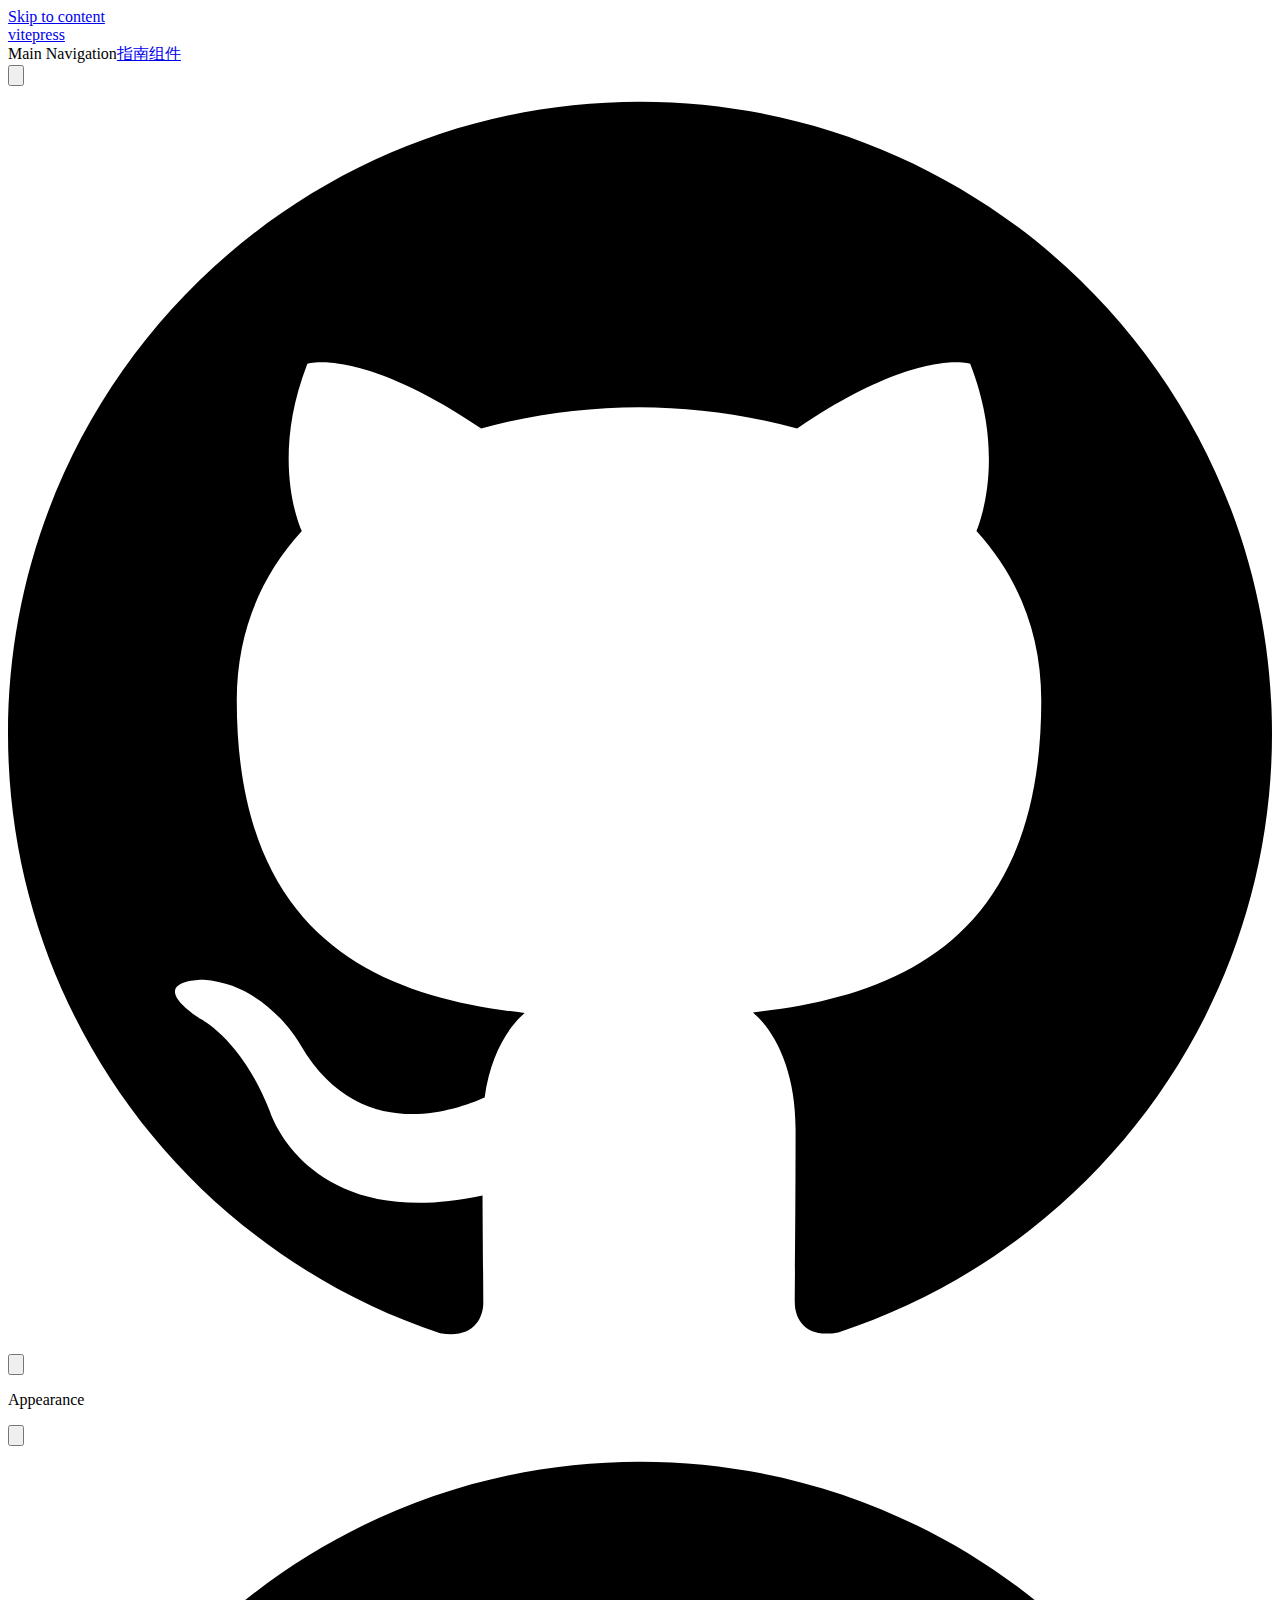
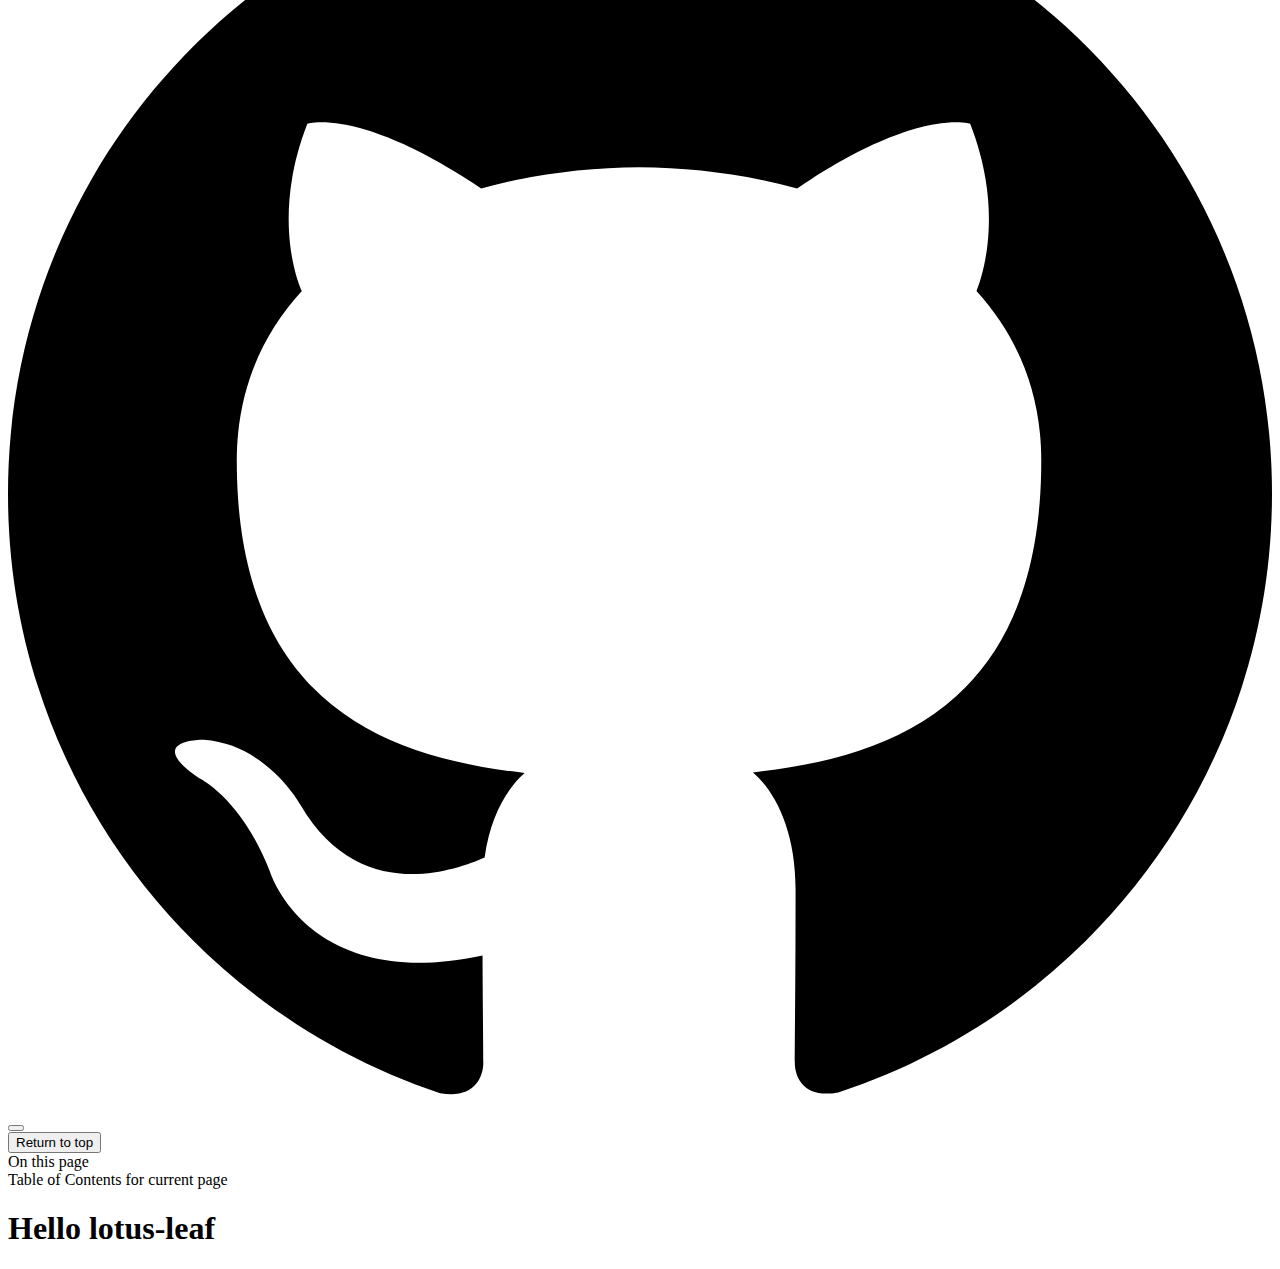
==== commit 495e653d: "feat: update path" ====
--- a/index.html
+++ b/index.html
@@ -6,19 +6,19 @@
     <title>Hello lotus-leaf | VitePress</title>
     <meta name="description" content="A VitePress site">
     <meta name="generator" content="VitePress v1.0.0-rc.39">
-    <link rel="preload stylesheet" href="/assets/style.vdkvoCjQ.css" as="style">
+    <link rel="preload stylesheet" href="/lotus-leaf-docs/assets/style.vdkvoCjQ.css" as="style">
     
-    <script type="module" src="/assets/app.-3r2hDFS.js"></script>
-    <link rel="preload" href="/assets/inter-roman-latin.bvIUbFQP.woff2" as="font" type="font/woff2" crossorigin="">
-    <link rel="modulepreload" href="/assets/chunks/framework.L0kB-6h9.js">
-    <link rel="modulepreload" href="/assets/chunks/theme.18n0qIhn.js">
-    <link rel="modulepreload" href="/assets/index.md.vPhb79Nh.lean.js">
+    <script type="module" src="/lotus-leaf-docs/assets/app.-3r2hDFS.js"></script>
+    <link rel="preload" href="/lotus-leaf-docs/assets/inter-roman-latin.bvIUbFQP.woff2" as="font" type="font/woff2" crossorigin="">
+    <link rel="modulepreload" href="/lotus-leaf-docs/assets/chunks/framework.L0kB-6h9.js">
+    <link rel="modulepreload" href="/lotus-leaf-docs/assets/chunks/theme.18n0qIhn.js">
+    <link rel="modulepreload" href="/lotus-leaf-docs/assets/index.md.vPhb79Nh.lean.js">
     <script id="check-dark-mode">(()=>{const e=localStorage.getItem("vitepress-theme-appearance")||"auto",a=window.matchMedia("(prefers-color-scheme: dark)").matches;(!e||e==="auto"?a:e==="dark")&&document.documentElement.classList.add("dark")})();</script>
     <script id="check-mac-os">document.documentElement.classList.toggle("mac",/Mac|iPhone|iPod|iPad/i.test(navigator.platform));</script>
   </head>
   <body>
-    <div id="app"><div class="Layout" data-v-3f5a2567><!--[--><!--]--><!--[--><span tabindex="-1" data-v-82e3c273></span><a href="#VPContent" class="VPSkipLink visually-hidden" data-v-82e3c273> Skip to content </a><!--]--><!----><header class="VPNav" data-v-3f5a2567 data-v-370b6302><div class="VPNavBar" data-v-370b6302 data-v-b675b312><div class="wrapper" data-v-b675b312><div class="container" data-v-b675b312><div class="title" data-v-b675b312><div class="VPNavBarTitle" data-v-b675b312 data-v-eba5fbaa><a class="title" href="/" data-v-eba5fbaa><!--[--><!--]--><!----><!--[-->vitepress<!--]--><!--[--><!--]--></a></div></div><div class="content" data-v-b675b312><div class="content-body" data-v-b675b312><!--[--><!--]--><div class="VPNavBarSearch search" data-v-b675b312><!----></div><nav aria-labelledby="main-nav-aria-label" class="VPNavBarMenu menu" data-v-b675b312 data-v-0089e4ec><span id="main-nav-aria-label" class="visually-hidden" data-v-0089e4ec>Main Navigation</span><!--[--><!--[--><a class="VPLink link VPNavBarMenuLink" href="/guild/" tabindex="0" data-v-0089e4ec data-v-c74e4f37><!--[--><span data-v-c74e4f37>指南</span><!--]--></a><!--]--><!--[--><a class="VPLink link VPNavBarMenuLink" href="/components/button/" tabindex="0" data-v-0089e4ec data-v-c74e4f37><!--[--><span data-v-c74e4f37>组件</span><!--]--></a><!--]--><!--]--></nav><!----><div class="VPNavBarAppearance appearance" data-v-b675b312 data-v-67f9b3fa><button class="VPSwitch VPSwitchAppearance" type="button" role="switch" title="Switch to dark theme" aria-checked="false" data-v-67f9b3fa data-v-4946344e data-v-2069c1bf><span class="check" data-v-2069c1bf><span class="icon" data-v-2069c1bf><!--[--><svg xmlns="http://www.w3.org/2000/svg" aria-hidden="true" focusable="false" viewbox="0 0 24 24" class="sun" data-v-4946344e><path d="M12,18c-3.3,0-6-2.7-6-6s2.7-6,6-6s6,2.7,6,6S15.3,18,12,18zM12,8c-2.2,0-4,1.8-4,4c0,2.2,1.8,4,4,4c2.2,0,4-1.8,4-4C16,9.8,14.2,8,12,8z"></path><path d="M12,4c-0.6,0-1-0.4-1-1V1c0-0.6,0.4-1,1-1s1,0.4,1,1v2C13,3.6,12.6,4,12,4z"></path><path d="M12,24c-0.6,0-1-0.4-1-1v-2c0-0.6,0.4-1,1-1s1,0.4,1,1v2C13,23.6,12.6,24,12,24z"></path><path d="M5.6,6.6c-0.3,0-0.5-0.1-0.7-0.3L3.5,4.9c-0.4-0.4-0.4-1,0-1.4s1-0.4,1.4,0l1.4,1.4c0.4,0.4,0.4,1,0,1.4C6.2,6.5,5.9,6.6,5.6,6.6z"></path><path d="M19.8,20.8c-0.3,0-0.5-0.1-0.7-0.3l-1.4-1.4c-0.4-0.4-0.4-1,0-1.4s1-0.4,1.4,0l1.4,1.4c0.4,0.4,0.4,1,0,1.4C20.3,20.7,20,20.8,19.8,20.8z"></path><path d="M3,13H1c-0.6,0-1-0.4-1-1s0.4-1,1-1h2c0.6,0,1,0.4,1,1S3.6,13,3,13z"></path><path d="M23,13h-2c-0.6,0-1-0.4-1-1s0.4-1,1-1h2c0.6,0,1,0.4,1,1S23.6,13,23,13z"></path><path d="M4.2,20.8c-0.3,0-0.5-0.1-0.7-0.3c-0.4-0.4-0.4-1,0-1.4l1.4-1.4c0.4-0.4,1-0.4,1.4,0s0.4,1,0,1.4l-1.4,1.4C4.7,20.7,4.5,20.8,4.2,20.8z"></path><path d="M18.4,6.6c-0.3,0-0.5-0.1-0.7-0.3c-0.4-0.4-0.4-1,0-1.4l1.4-1.4c0.4-0.4,1-0.4,1.4,0s0.4,1,0,1.4l-1.4,1.4C18.9,6.5,18.6,6.6,18.4,6.6z"></path></svg><svg xmlns="http://www.w3.org/2000/svg" aria-hidden="true" focusable="false" viewbox="0 0 24 24" class="moon" data-v-4946344e><path d="M12.1,22c-0.3,0-0.6,0-0.9,0c-5.5-0.5-9.5-5.4-9-10.9c0.4-4.8,4.2-8.6,9-9c0.4,0,0.8,0.2,1,0.5c0.2,0.3,0.2,0.8-0.1,1.1c-2,2.7-1.4,6.4,1.3,8.4c2.1,1.6,5,1.6,7.1,0c0.3-0.2,0.7-0.3,1.1-0.1c0.3,0.2,0.5,0.6,0.5,1c-0.2,2.7-1.5,5.1-3.6,6.8C16.6,21.2,14.4,22,12.1,22zM9.3,4.4c-2.9,1-5,3.6-5.2,6.8c-0.4,4.4,2.8,8.3,7.2,8.7c2.1,0.2,4.2-0.4,5.8-1.8c1.1-0.9,1.9-2.1,2.4-3.4c-2.5,0.9-5.3,0.5-7.5-1.1C9.2,11.4,8.1,7.7,9.3,4.4z"></path></svg><!--]--></span></span></button></div><div class="VPSocialLinks VPNavBarSocialLinks social-links" data-v-b675b312 data-v-692ccafb data-v-31b69199><!--[--><a class="VPSocialLink no-icon" href="https://github.com/xixixi163/hl-monorepo-nx" aria-label="github" target="_blank" rel="noopener" data-v-31b69199 data-v-8e0fc667><svg role="img" viewBox="0 0 24 24" xmlns="http://www.w3.org/2000/svg"><title>GitHub</title><path d="M12 .297c-6.63 0-12 5.373-12 12 0 5.303 3.438 9.8 8.205 11.385.6.113.82-.258.82-.577 0-.285-.01-1.04-.015-2.04-3.338.724-4.042-1.61-4.042-1.61C4.422 18.07 3.633 17.7 3.633 17.7c-1.087-.744.084-.729.084-.729 1.205.084 1.838 1.236 1.838 1.236 1.07 1.835 2.809 1.305 3.495.998.108-.776.417-1.305.76-1.605-2.665-.3-5.466-1.332-5.466-5.93 0-1.31.465-2.38 1.235-3.22-.135-.303-.54-1.523.105-3.176 0 0 1.005-.322 3.3 1.23.96-.267 1.98-.399 3-.405 1.02.006 2.04.138 3 .405 2.28-1.552 3.285-1.23 3.285-1.23.645 1.653.24 2.873.12 3.176.765.84 1.23 1.91 1.23 3.22 0 4.61-2.805 5.625-5.475 5.92.42.36.81 1.096.81 2.22 0 1.606-.015 2.896-.015 3.286 0 .315.21.69.825.57C20.565 22.092 24 17.592 24 12.297c0-6.627-5.373-12-12-12"/></svg></a><!--]--></div><div class="VPFlyout VPNavBarExtra extra" data-v-b675b312 data-v-bb021b8c data-v-e331794f><button type="button" class="button" aria-haspopup="true" aria-expanded="false" aria-label="extra navigation" data-v-e331794f><svg xmlns="http://www.w3.org/2000/svg" aria-hidden="true" focusable="false" viewbox="0 0 24 24" class="icon" data-v-e331794f><circle cx="12" cy="12" r="2"></circle><circle cx="19" cy="12" r="2"></circle><circle cx="5" cy="12" r="2"></circle></svg></button><div class="menu" data-v-e331794f><div class="VPMenu" data-v-e331794f data-v-c6494b52><!----><!--[--><!--[--><!----><div class="group" data-v-bb021b8c><div class="item appearance" data-v-bb021b8c><p class="label" data-v-bb021b8c>Appearance</p><div class="appearance-action" data-v-bb021b8c><button class="VPSwitch VPSwitchAppearance" type="button" role="switch" title="Switch to dark theme" aria-checked="false" data-v-bb021b8c data-v-4946344e data-v-2069c1bf><span class="check" data-v-2069c1bf><span class="icon" data-v-2069c1bf><!--[--><svg xmlns="http://www.w3.org/2000/svg" aria-hidden="true" focusable="false" viewbox="0 0 24 24" class="sun" data-v-4946344e><path d="M12,18c-3.3,0-6-2.7-6-6s2.7-6,6-6s6,2.7,6,6S15.3,18,12,18zM12,8c-2.2,0-4,1.8-4,4c0,2.2,1.8,4,4,4c2.2,0,4-1.8,4-4C16,9.8,14.2,8,12,8z"></path><path d="M12,4c-0.6,0-1-0.4-1-1V1c0-0.6,0.4-1,1-1s1,0.4,1,1v2C13,3.6,12.6,4,12,4z"></path><path d="M12,24c-0.6,0-1-0.4-1-1v-2c0-0.6,0.4-1,1-1s1,0.4,1,1v2C13,23.6,12.6,24,12,24z"></path><path d="M5.6,6.6c-0.3,0-0.5-0.1-0.7-0.3L3.5,4.9c-0.4-0.4-0.4-1,0-1.4s1-0.4,1.4,0l1.4,1.4c0.4,0.4,0.4,1,0,1.4C6.2,6.5,5.9,6.6,5.6,6.6z"></path><path d="M19.8,20.8c-0.3,0-0.5-0.1-0.7-0.3l-1.4-1.4c-0.4-0.4-0.4-1,0-1.4s1-0.4,1.4,0l1.4,1.4c0.4,0.4,0.4,1,0,1.4C20.3,20.7,20,20.8,19.8,20.8z"></path><path d="M3,13H1c-0.6,0-1-0.4-1-1s0.4-1,1-1h2c0.6,0,1,0.4,1,1S3.6,13,3,13z"></path><path d="M23,13h-2c-0.6,0-1-0.4-1-1s0.4-1,1-1h2c0.6,0,1,0.4,1,1S23.6,13,23,13z"></path><path d="M4.2,20.8c-0.3,0-0.5-0.1-0.7-0.3c-0.4-0.4-0.4-1,0-1.4l1.4-1.4c0.4-0.4,1-0.4,1.4,0s0.4,1,0,1.4l-1.4,1.4C4.7,20.7,4.5,20.8,4.2,20.8z"></path><path d="M18.4,6.6c-0.3,0-0.5-0.1-0.7-0.3c-0.4-0.4-0.4-1,0-1.4l1.4-1.4c0.4-0.4,1-0.4,1.4,0s0.4,1,0,1.4l-1.4,1.4C18.9,6.5,18.6,6.6,18.4,6.6z"></path></svg><svg xmlns="http://www.w3.org/2000/svg" aria-hidden="true" focusable="false" viewbox="0 0 24 24" class="moon" data-v-4946344e><path d="M12.1,22c-0.3,0-0.6,0-0.9,0c-5.5-0.5-9.5-5.4-9-10.9c0.4-4.8,4.2-8.6,9-9c0.4,0,0.8,0.2,1,0.5c0.2,0.3,0.2,0.8-0.1,1.1c-2,2.7-1.4,6.4,1.3,8.4c2.1,1.6,5,1.6,7.1,0c0.3-0.2,0.7-0.3,1.1-0.1c0.3,0.2,0.5,0.6,0.5,1c-0.2,2.7-1.5,5.1-3.6,6.8C16.6,21.2,14.4,22,12.1,22zM9.3,4.4c-2.9,1-5,3.6-5.2,6.8c-0.4,4.4,2.8,8.3,7.2,8.7c2.1,0.2,4.2-0.4,5.8-1.8c1.1-0.9,1.9-2.1,2.4-3.4c-2.5,0.9-5.3,0.5-7.5-1.1C9.2,11.4,8.1,7.7,9.3,4.4z"></path></svg><!--]--></span></span></button></div></div></div><div class="group" data-v-bb021b8c><div class="item social-links" data-v-bb021b8c><div class="VPSocialLinks social-links-list" data-v-bb021b8c data-v-31b69199><!--[--><a class="VPSocialLink no-icon" href="https://github.com/xixixi163/hl-monorepo-nx" aria-label="github" target="_blank" rel="noopener" data-v-31b69199 data-v-8e0fc667><svg role="img" viewBox="0 0 24 24" xmlns="http://www.w3.org/2000/svg"><title>GitHub</title><path d="M12 .297c-6.63 0-12 5.373-12 12 0 5.303 3.438 9.8 8.205 11.385.6.113.82-.258.82-.577 0-.285-.01-1.04-.015-2.04-3.338.724-4.042-1.61-4.042-1.61C4.422 18.07 3.633 17.7 3.633 17.7c-1.087-.744.084-.729.084-.729 1.205.084 1.838 1.236 1.838 1.236 1.07 1.835 2.809 1.305 3.495.998.108-.776.417-1.305.76-1.605-2.665-.3-5.466-1.332-5.466-5.93 0-1.31.465-2.38 1.235-3.22-.135-.303-.54-1.523.105-3.176 0 0 1.005-.322 3.3 1.23.96-.267 1.98-.399 3-.405 1.02.006 2.04.138 3 .405 2.28-1.552 3.285-1.23 3.285-1.23.645 1.653.24 2.873.12 3.176.765.84 1.23 1.91 1.23 3.22 0 4.61-2.805 5.625-5.475 5.92.42.36.81 1.096.81 2.22 0 1.606-.015 2.896-.015 3.286 0 .315.21.69.825.57C20.565 22.092 24 17.592 24 12.297c0-6.627-5.373-12-12-12"/></svg></a><!--]--></div></div></div><!--]--><!--]--></div></div></div><!--[--><!--]--><button type="button" class="VPNavBarHamburger hamburger" aria-label="mobile navigation" aria-expanded="false" aria-controls="VPNavScreen" data-v-b675b312 data-v-b0473482><span class="container" data-v-b0473482><span class="top" data-v-b0473482></span><span class="middle" data-v-b0473482></span><span class="bottom" data-v-b0473482></span></span></button></div></div></div></div><div class="divider" data-v-b675b312><div class="divider-line" data-v-b675b312></div></div></div><!----></header><div class="VPLocalNav empty fixed" data-v-3f5a2567 data-v-3b9024e1><div class="container" data-v-3b9024e1><!----><div class="VPLocalNavOutlineDropdown" style="--vp-vh:0px;" data-v-3b9024e1 data-v-bbc62f14><button data-v-bbc62f14>Return to top</button><!----></div></div></div><!----><div class="VPContent" id="VPContent" data-v-3f5a2567 data-v-6b74e73a><div class="VPDoc has-aside" data-v-6b74e73a data-v-0148faf2><!--[--><!--]--><div class="container" data-v-0148faf2><div class="aside" data-v-0148faf2><div class="aside-curtain" data-v-0148faf2></div><div class="aside-container" data-v-0148faf2><div class="aside-content" data-v-0148faf2><div class="VPDocAside" data-v-0148faf2 data-v-73a419fb><!--[--><!--]--><!--[--><!--]--><div class="VPDocAsideOutline" role="navigation" data-v-73a419fb data-v-3c6728d2><div class="content" data-v-3c6728d2><div class="outline-marker" data-v-3c6728d2></div><div class="outline-title" role="heading" aria-level="2" data-v-3c6728d2>On this page</div><nav aria-labelledby="doc-outline-aria-label" data-v-3c6728d2><span class="visually-hidden" id="doc-outline-aria-label" data-v-3c6728d2> Table of Contents for current page </span><ul class="VPDocOutlineItem root" data-v-3c6728d2 data-v-07299837><!--[--><!--]--></ul></nav></div></div><!--[--><!--]--><div class="spacer" data-v-73a419fb></div><!--[--><!--]--><!----><!--[--><!--]--><!--[--><!--]--></div></div></div></div><div class="content" data-v-0148faf2><div class="content-container" data-v-0148faf2><!--[--><!--]--><main class="main" data-v-0148faf2><div style="position:relative;" class="vp-doc _" data-v-0148faf2><div><h1 id="hello-lotus-leaf" tabindex="-1">Hello lotus-leaf <a class="header-anchor" href="#hello-lotus-leaf" aria-label="Permalink to &quot;Hello lotus-leaf&quot;">​</a></h1></div></div></main><footer class="VPDocFooter" data-v-0148faf2 data-v-1e8dd425><!--[--><!--]--><!----><!----></footer><!--[--><!--]--></div></div></div><!--[--><!--]--></div></div><!----><!--[--><!--]--></div></div>
-    <script>window.__VP_HASH_MAP__=JSON.parse("{\"guild_index.md\":\"FmHI7KDm\",\"components_button_index.md\":\"lowKXSS3\",\"guild_quickstart_index.md\":\"P9g_2D80\",\"index.md\":\"vPhb79Nh\",\"guild_installation_index.md\":\"LDmuExAy\"}");window.__VP_SITE_DATA__=JSON.parse("{\"lang\":\"en-US\",\"dir\":\"ltr\",\"title\":\"VitePress\",\"description\":\"A VitePress site\",\"base\":\"/\",\"head\":[],\"router\":{\"prefetchLinks\":true},\"appearance\":true,\"themeConfig\":{\"base\":\"/lotus-leaf-docs/\",\"siteTitle\":\"vitepress\",\"nav\":[{\"text\":\"指南\",\"link\":\"/guild/\"},{\"text\":\"组件\",\"link\":\"/components/button/\"}],\"sidebar\":{\"/guild/\":[{\"text\":\"基础\",\"items\":[{\"text\":\"安装\",\"link\":\"/guild/installation/\"},{\"text\":\"快速开始\",\"link\":\"/guild/quickstart/\"}]},{\"text\":\"进阶\",\"items\":[{\"text\":\"xx\",\"link\":\"/xx\"}]}],\"/components/\":[{\"text\":\"基础组件\",\"items\":[{\"text\":\"Button\",\"link\":\"/components/button/\"}]}]},\"socialLinks\":[{\"icon\":\"github\",\"link\":\"https://github.com/xixixi163/hl-monorepo-nx\"}]},\"locales\":{},\"scrollOffset\":134,\"cleanUrls\":false}");</script>
+    <div id="app"><div class="Layout" data-v-3f5a2567><!--[--><!--]--><!--[--><span tabindex="-1" data-v-82e3c273></span><a href="#VPContent" class="VPSkipLink visually-hidden" data-v-82e3c273> Skip to content </a><!--]--><!----><header class="VPNav" data-v-3f5a2567 data-v-370b6302><div class="VPNavBar" data-v-370b6302 data-v-b675b312><div class="wrapper" data-v-b675b312><div class="container" data-v-b675b312><div class="title" data-v-b675b312><div class="VPNavBarTitle" data-v-b675b312 data-v-eba5fbaa><a class="title" href="/" data-v-eba5fbaa><!--[--><!--]--><!----><!--[-->vitepress<!--]--><!--[--><!--]--></a></div></div><div class="content" data-v-b675b312><div class="content-body" data-v-b675b312><!--[--><!--]--><div class="VPNavBarSearch search" data-v-b675b312><!----></div><nav aria-labelledby="main-nav-aria-label" class="VPNavBarMenu menu" data-v-b675b312 data-v-0089e4ec><span id="main-nav-aria-label" class="visually-hidden" data-v-0089e4ec>Main Navigation</span><!--[--><!--[--><a class="VPLink link VPNavBarMenuLink" href="/lotus-leaf-docs/guild/" tabindex="0" data-v-0089e4ec data-v-c74e4f37><!--[--><span data-v-c74e4f37>指南</span><!--]--></a><!--]--><!--[--><a class="VPLink link VPNavBarMenuLink" href="/lotus-leaf-docs/components/button/" tabindex="0" data-v-0089e4ec data-v-c74e4f37><!--[--><span data-v-c74e4f37>组件</span><!--]--></a><!--]--><!--]--></nav><!----><div class="VPNavBarAppearance appearance" data-v-b675b312 data-v-67f9b3fa><button class="VPSwitch VPSwitchAppearance" type="button" role="switch" title="Switch to dark theme" aria-checked="false" data-v-67f9b3fa data-v-4946344e data-v-2069c1bf><span class="check" data-v-2069c1bf><span class="icon" data-v-2069c1bf><!--[--><svg xmlns="http://www.w3.org/2000/svg" aria-hidden="true" focusable="false" viewbox="0 0 24 24" class="sun" data-v-4946344e><path d="M12,18c-3.3,0-6-2.7-6-6s2.7-6,6-6s6,2.7,6,6S15.3,18,12,18zM12,8c-2.2,0-4,1.8-4,4c0,2.2,1.8,4,4,4c2.2,0,4-1.8,4-4C16,9.8,14.2,8,12,8z"></path><path d="M12,4c-0.6,0-1-0.4-1-1V1c0-0.6,0.4-1,1-1s1,0.4,1,1v2C13,3.6,12.6,4,12,4z"></path><path d="M12,24c-0.6,0-1-0.4-1-1v-2c0-0.6,0.4-1,1-1s1,0.4,1,1v2C13,23.6,12.6,24,12,24z"></path><path d="M5.6,6.6c-0.3,0-0.5-0.1-0.7-0.3L3.5,4.9c-0.4-0.4-0.4-1,0-1.4s1-0.4,1.4,0l1.4,1.4c0.4,0.4,0.4,1,0,1.4C6.2,6.5,5.9,6.6,5.6,6.6z"></path><path d="M19.8,20.8c-0.3,0-0.5-0.1-0.7-0.3l-1.4-1.4c-0.4-0.4-0.4-1,0-1.4s1-0.4,1.4,0l1.4,1.4c0.4,0.4,0.4,1,0,1.4C20.3,20.7,20,20.8,19.8,20.8z"></path><path d="M3,13H1c-0.6,0-1-0.4-1-1s0.4-1,1-1h2c0.6,0,1,0.4,1,1S3.6,13,3,13z"></path><path d="M23,13h-2c-0.6,0-1-0.4-1-1s0.4-1,1-1h2c0.6,0,1,0.4,1,1S23.6,13,23,13z"></path><path d="M4.2,20.8c-0.3,0-0.5-0.1-0.7-0.3c-0.4-0.4-0.4-1,0-1.4l1.4-1.4c0.4-0.4,1-0.4,1.4,0s0.4,1,0,1.4l-1.4,1.4C4.7,20.7,4.5,20.8,4.2,20.8z"></path><path d="M18.4,6.6c-0.3,0-0.5-0.1-0.7-0.3c-0.4-0.4-0.4-1,0-1.4l1.4-1.4c0.4-0.4,1-0.4,1.4,0s0.4,1,0,1.4l-1.4,1.4C18.9,6.5,18.6,6.6,18.4,6.6z"></path></svg><svg xmlns="http://www.w3.org/2000/svg" aria-hidden="true" focusable="false" viewbox="0 0 24 24" class="moon" data-v-4946344e><path d="M12.1,22c-0.3,0-0.6,0-0.9,0c-5.5-0.5-9.5-5.4-9-10.9c0.4-4.8,4.2-8.6,9-9c0.4,0,0.8,0.2,1,0.5c0.2,0.3,0.2,0.8-0.1,1.1c-2,2.7-1.4,6.4,1.3,8.4c2.1,1.6,5,1.6,7.1,0c0.3-0.2,0.7-0.3,1.1-0.1c0.3,0.2,0.5,0.6,0.5,1c-0.2,2.7-1.5,5.1-3.6,6.8C16.6,21.2,14.4,22,12.1,22zM9.3,4.4c-2.9,1-5,3.6-5.2,6.8c-0.4,4.4,2.8,8.3,7.2,8.7c2.1,0.2,4.2-0.4,5.8-1.8c1.1-0.9,1.9-2.1,2.4-3.4c-2.5,0.9-5.3,0.5-7.5-1.1C9.2,11.4,8.1,7.7,9.3,4.4z"></path></svg><!--]--></span></span></button></div><div class="VPSocialLinks VPNavBarSocialLinks social-links" data-v-b675b312 data-v-692ccafb data-v-31b69199><!--[--><a class="VPSocialLink no-icon" href="https://github.com/xixixi163/hl-monorepo-nx" aria-label="github" target="_blank" rel="noopener" data-v-31b69199 data-v-8e0fc667><svg role="img" viewBox="0 0 24 24" xmlns="http://www.w3.org/2000/svg"><title>GitHub</title><path d="M12 .297c-6.63 0-12 5.373-12 12 0 5.303 3.438 9.8 8.205 11.385.6.113.82-.258.82-.577 0-.285-.01-1.04-.015-2.04-3.338.724-4.042-1.61-4.042-1.61C4.422 18.07 3.633 17.7 3.633 17.7c-1.087-.744.084-.729.084-.729 1.205.084 1.838 1.236 1.838 1.236 1.07 1.835 2.809 1.305 3.495.998.108-.776.417-1.305.76-1.605-2.665-.3-5.466-1.332-5.466-5.93 0-1.31.465-2.38 1.235-3.22-.135-.303-.54-1.523.105-3.176 0 0 1.005-.322 3.3 1.23.96-.267 1.98-.399 3-.405 1.02.006 2.04.138 3 .405 2.28-1.552 3.285-1.23 3.285-1.23.645 1.653.24 2.873.12 3.176.765.84 1.23 1.91 1.23 3.22 0 4.61-2.805 5.625-5.475 5.92.42.36.81 1.096.81 2.22 0 1.606-.015 2.896-.015 3.286 0 .315.21.69.825.57C20.565 22.092 24 17.592 24 12.297c0-6.627-5.373-12-12-12"/></svg></a><!--]--></div><div class="VPFlyout VPNavBarExtra extra" data-v-b675b312 data-v-bb021b8c data-v-e331794f><button type="button" class="button" aria-haspopup="true" aria-expanded="false" aria-label="extra navigation" data-v-e331794f><svg xmlns="http://www.w3.org/2000/svg" aria-hidden="true" focusable="false" viewbox="0 0 24 24" class="icon" data-v-e331794f><circle cx="12" cy="12" r="2"></circle><circle cx="19" cy="12" r="2"></circle><circle cx="5" cy="12" r="2"></circle></svg></button><div class="menu" data-v-e331794f><div class="VPMenu" data-v-e331794f data-v-c6494b52><!----><!--[--><!--[--><!----><div class="group" data-v-bb021b8c><div class="item appearance" data-v-bb021b8c><p class="label" data-v-bb021b8c>Appearance</p><div class="appearance-action" data-v-bb021b8c><button class="VPSwitch VPSwitchAppearance" type="button" role="switch" title="Switch to dark theme" aria-checked="false" data-v-bb021b8c data-v-4946344e data-v-2069c1bf><span class="check" data-v-2069c1bf><span class="icon" data-v-2069c1bf><!--[--><svg xmlns="http://www.w3.org/2000/svg" aria-hidden="true" focusable="false" viewbox="0 0 24 24" class="sun" data-v-4946344e><path d="M12,18c-3.3,0-6-2.7-6-6s2.7-6,6-6s6,2.7,6,6S15.3,18,12,18zM12,8c-2.2,0-4,1.8-4,4c0,2.2,1.8,4,4,4c2.2,0,4-1.8,4-4C16,9.8,14.2,8,12,8z"></path><path d="M12,4c-0.6,0-1-0.4-1-1V1c0-0.6,0.4-1,1-1s1,0.4,1,1v2C13,3.6,12.6,4,12,4z"></path><path d="M12,24c-0.6,0-1-0.4-1-1v-2c0-0.6,0.4-1,1-1s1,0.4,1,1v2C13,23.6,12.6,24,12,24z"></path><path d="M5.6,6.6c-0.3,0-0.5-0.1-0.7-0.3L3.5,4.9c-0.4-0.4-0.4-1,0-1.4s1-0.4,1.4,0l1.4,1.4c0.4,0.4,0.4,1,0,1.4C6.2,6.5,5.9,6.6,5.6,6.6z"></path><path d="M19.8,20.8c-0.3,0-0.5-0.1-0.7-0.3l-1.4-1.4c-0.4-0.4-0.4-1,0-1.4s1-0.4,1.4,0l1.4,1.4c0.4,0.4,0.4,1,0,1.4C20.3,20.7,20,20.8,19.8,20.8z"></path><path d="M3,13H1c-0.6,0-1-0.4-1-1s0.4-1,1-1h2c0.6,0,1,0.4,1,1S3.6,13,3,13z"></path><path d="M23,13h-2c-0.6,0-1-0.4-1-1s0.4-1,1-1h2c0.6,0,1,0.4,1,1S23.6,13,23,13z"></path><path d="M4.2,20.8c-0.3,0-0.5-0.1-0.7-0.3c-0.4-0.4-0.4-1,0-1.4l1.4-1.4c0.4-0.4,1-0.4,1.4,0s0.4,1,0,1.4l-1.4,1.4C4.7,20.7,4.5,20.8,4.2,20.8z"></path><path d="M18.4,6.6c-0.3,0-0.5-0.1-0.7-0.3c-0.4-0.4-0.4-1,0-1.4l1.4-1.4c0.4-0.4,1-0.4,1.4,0s0.4,1,0,1.4l-1.4,1.4C18.9,6.5,18.6,6.6,18.4,6.6z"></path></svg><svg xmlns="http://www.w3.org/2000/svg" aria-hidden="true" focusable="false" viewbox="0 0 24 24" class="moon" data-v-4946344e><path d="M12.1,22c-0.3,0-0.6,0-0.9,0c-5.5-0.5-9.5-5.4-9-10.9c0.4-4.8,4.2-8.6,9-9c0.4,0,0.8,0.2,1,0.5c0.2,0.3,0.2,0.8-0.1,1.1c-2,2.7-1.4,6.4,1.3,8.4c2.1,1.6,5,1.6,7.1,0c0.3-0.2,0.7-0.3,1.1-0.1c0.3,0.2,0.5,0.6,0.5,1c-0.2,2.7-1.5,5.1-3.6,6.8C16.6,21.2,14.4,22,12.1,22zM9.3,4.4c-2.9,1-5,3.6-5.2,6.8c-0.4,4.4,2.8,8.3,7.2,8.7c2.1,0.2,4.2-0.4,5.8-1.8c1.1-0.9,1.9-2.1,2.4-3.4c-2.5,0.9-5.3,0.5-7.5-1.1C9.2,11.4,8.1,7.7,9.3,4.4z"></path></svg><!--]--></span></span></button></div></div></div><div class="group" data-v-bb021b8c><div class="item social-links" data-v-bb021b8c><div class="VPSocialLinks social-links-list" data-v-bb021b8c data-v-31b69199><!--[--><a class="VPSocialLink no-icon" href="https://github.com/xixixi163/hl-monorepo-nx" aria-label="github" target="_blank" rel="noopener" data-v-31b69199 data-v-8e0fc667><svg role="img" viewBox="0 0 24 24" xmlns="http://www.w3.org/2000/svg"><title>GitHub</title><path d="M12 .297c-6.63 0-12 5.373-12 12 0 5.303 3.438 9.8 8.205 11.385.6.113.82-.258.82-.577 0-.285-.01-1.04-.015-2.04-3.338.724-4.042-1.61-4.042-1.61C4.422 18.07 3.633 17.7 3.633 17.7c-1.087-.744.084-.729.084-.729 1.205.084 1.838 1.236 1.838 1.236 1.07 1.835 2.809 1.305 3.495.998.108-.776.417-1.305.76-1.605-2.665-.3-5.466-1.332-5.466-5.93 0-1.31.465-2.38 1.235-3.22-.135-.303-.54-1.523.105-3.176 0 0 1.005-.322 3.3 1.23.96-.267 1.98-.399 3-.405 1.02.006 2.04.138 3 .405 2.28-1.552 3.285-1.23 3.285-1.23.645 1.653.24 2.873.12 3.176.765.84 1.23 1.91 1.23 3.22 0 4.61-2.805 5.625-5.475 5.92.42.36.81 1.096.81 2.22 0 1.606-.015 2.896-.015 3.286 0 .315.21.69.825.57C20.565 22.092 24 17.592 24 12.297c0-6.627-5.373-12-12-12"/></svg></a><!--]--></div></div></div><!--]--><!--]--></div></div></div><!--[--><!--]--><button type="button" class="VPNavBarHamburger hamburger" aria-label="mobile navigation" aria-expanded="false" aria-controls="VPNavScreen" data-v-b675b312 data-v-b0473482><span class="container" data-v-b0473482><span class="top" data-v-b0473482></span><span class="middle" data-v-b0473482></span><span class="bottom" data-v-b0473482></span></span></button></div></div></div></div><div class="divider" data-v-b675b312><div class="divider-line" data-v-b675b312></div></div></div><!----></header><div class="VPLocalNav empty fixed" data-v-3f5a2567 data-v-3b9024e1><div class="container" data-v-3b9024e1><!----><div class="VPLocalNavOutlineDropdown" style="--vp-vh:0px;" data-v-3b9024e1 data-v-bbc62f14><button data-v-bbc62f14>Return to top</button><!----></div></div></div><!----><div class="VPContent" id="VPContent" data-v-3f5a2567 data-v-6b74e73a><div class="VPDoc has-aside" data-v-6b74e73a data-v-0148faf2><!--[--><!--]--><div class="container" data-v-0148faf2><div class="aside" data-v-0148faf2><div class="aside-curtain" data-v-0148faf2></div><div class="aside-container" data-v-0148faf2><div class="aside-content" data-v-0148faf2><div class="VPDocAside" data-v-0148faf2 data-v-73a419fb><!--[--><!--]--><!--[--><!--]--><div class="VPDocAsideOutline" role="navigation" data-v-73a419fb data-v-3c6728d2><div class="content" data-v-3c6728d2><div class="outline-marker" data-v-3c6728d2></div><div class="outline-title" role="heading" aria-level="2" data-v-3c6728d2>On this page</div><nav aria-labelledby="doc-outline-aria-label" data-v-3c6728d2><span class="visually-hidden" id="doc-outline-aria-label" data-v-3c6728d2> Table of Contents for current page </span><ul class="VPDocOutlineItem root" data-v-3c6728d2 data-v-07299837><!--[--><!--]--></ul></nav></div></div><!--[--><!--]--><div class="spacer" data-v-73a419fb></div><!--[--><!--]--><!----><!--[--><!--]--><!--[--><!--]--></div></div></div></div><div class="content" data-v-0148faf2><div class="content-container" data-v-0148faf2><!--[--><!--]--><main class="main" data-v-0148faf2><div style="position:relative;" class="vp-doc _" data-v-0148faf2><div><h1 id="hello-lotus-leaf" tabindex="-1">Hello lotus-leaf <a class="header-anchor" href="#hello-lotus-leaf" aria-label="Permalink to &quot;Hello lotus-leaf&quot;">​</a></h1></div></div></main><footer class="VPDocFooter" data-v-0148faf2 data-v-1e8dd425><!--[--><!--]--><!----><!----></footer><!--[--><!--]--></div></div></div><!--[--><!--]--></div></div><!----><!--[--><!--]--></div></div>
+    <script>window.__VP_HASH_MAP__=JSON.parse("{\"guild_index.md\":\"FmHI7KDm\",\"components_button_index.md\":\"lowKXSS3\",\"guild_quickstart_index.md\":\"P9g_2D80\",\"index.md\":\"vPhb79Nh\",\"guild_installation_index.md\":\"LDmuExAy\"}");window.__VP_SITE_DATA__=JSON.parse("{\"lang\":\"en-US\",\"dir\":\"ltr\",\"title\":\"VitePress\",\"description\":\"A VitePress site\",\"base\":\"/\",\"head\":[],\"router\":{\"prefetchLinks\":true},\"appearance\":true,\"themeConfig\":{\"base\":\"/lotus-leaf-docs/\",\"siteTitle\":\"vitepress\",\"nav\":[{\"text\":\"指南\",\"link\":\"/lotus-leaf-docs/guild/\"},{\"text\":\"组件\",\"link\":\"/lotus-leaf-docs/components/button/\"}],\"sidebar\":{\"/lotus-leaf-docs/guild/\":[{\"text\":\"基础\",\"items\":[{\"text\":\"安装\",\"link\":\"/lotus-leaf-docs/guild/installation/\"},{\"text\":\"快速开始\",\"link\":\"/lotus-leaf-docs/guild/quickstart/\"}]},{\"text\":\"进阶\",\"items\":[{\"text\":\"xx\",\"link\":\"/xx\"}]}],\"/lotus-leaf-docs/components/\":[{\"text\":\"基础组件\",\"items\":[{\"text\":\"Button\",\"link\":\"/lotus-leaf-docs/components/button/\"}]}]},\"socialLinks\":[{\"icon\":\"github\",\"link\":\"https://github.com/xixixi163/hl-monorepo-nx\"}]},\"locales\":{},\"scrollOffset\":134,\"cleanUrls\":false}");</script>
     
   </body>
 </html>